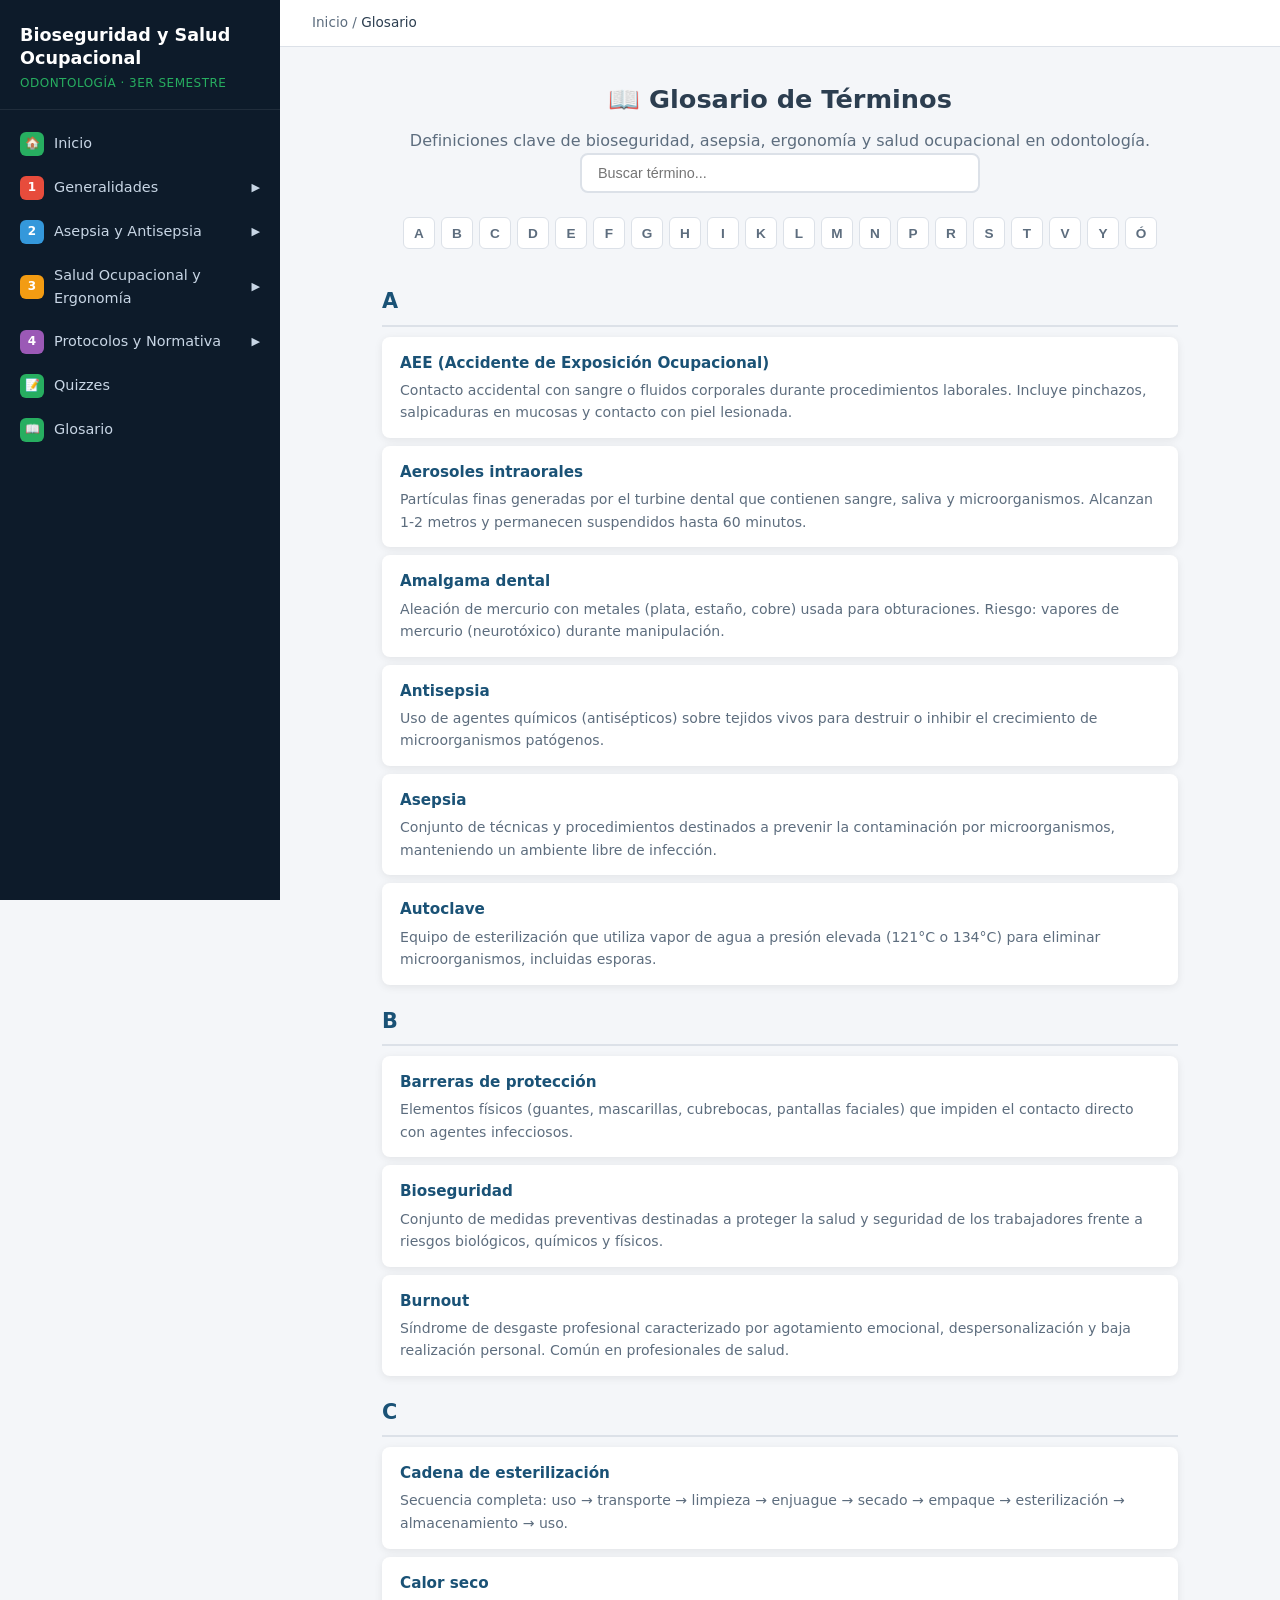
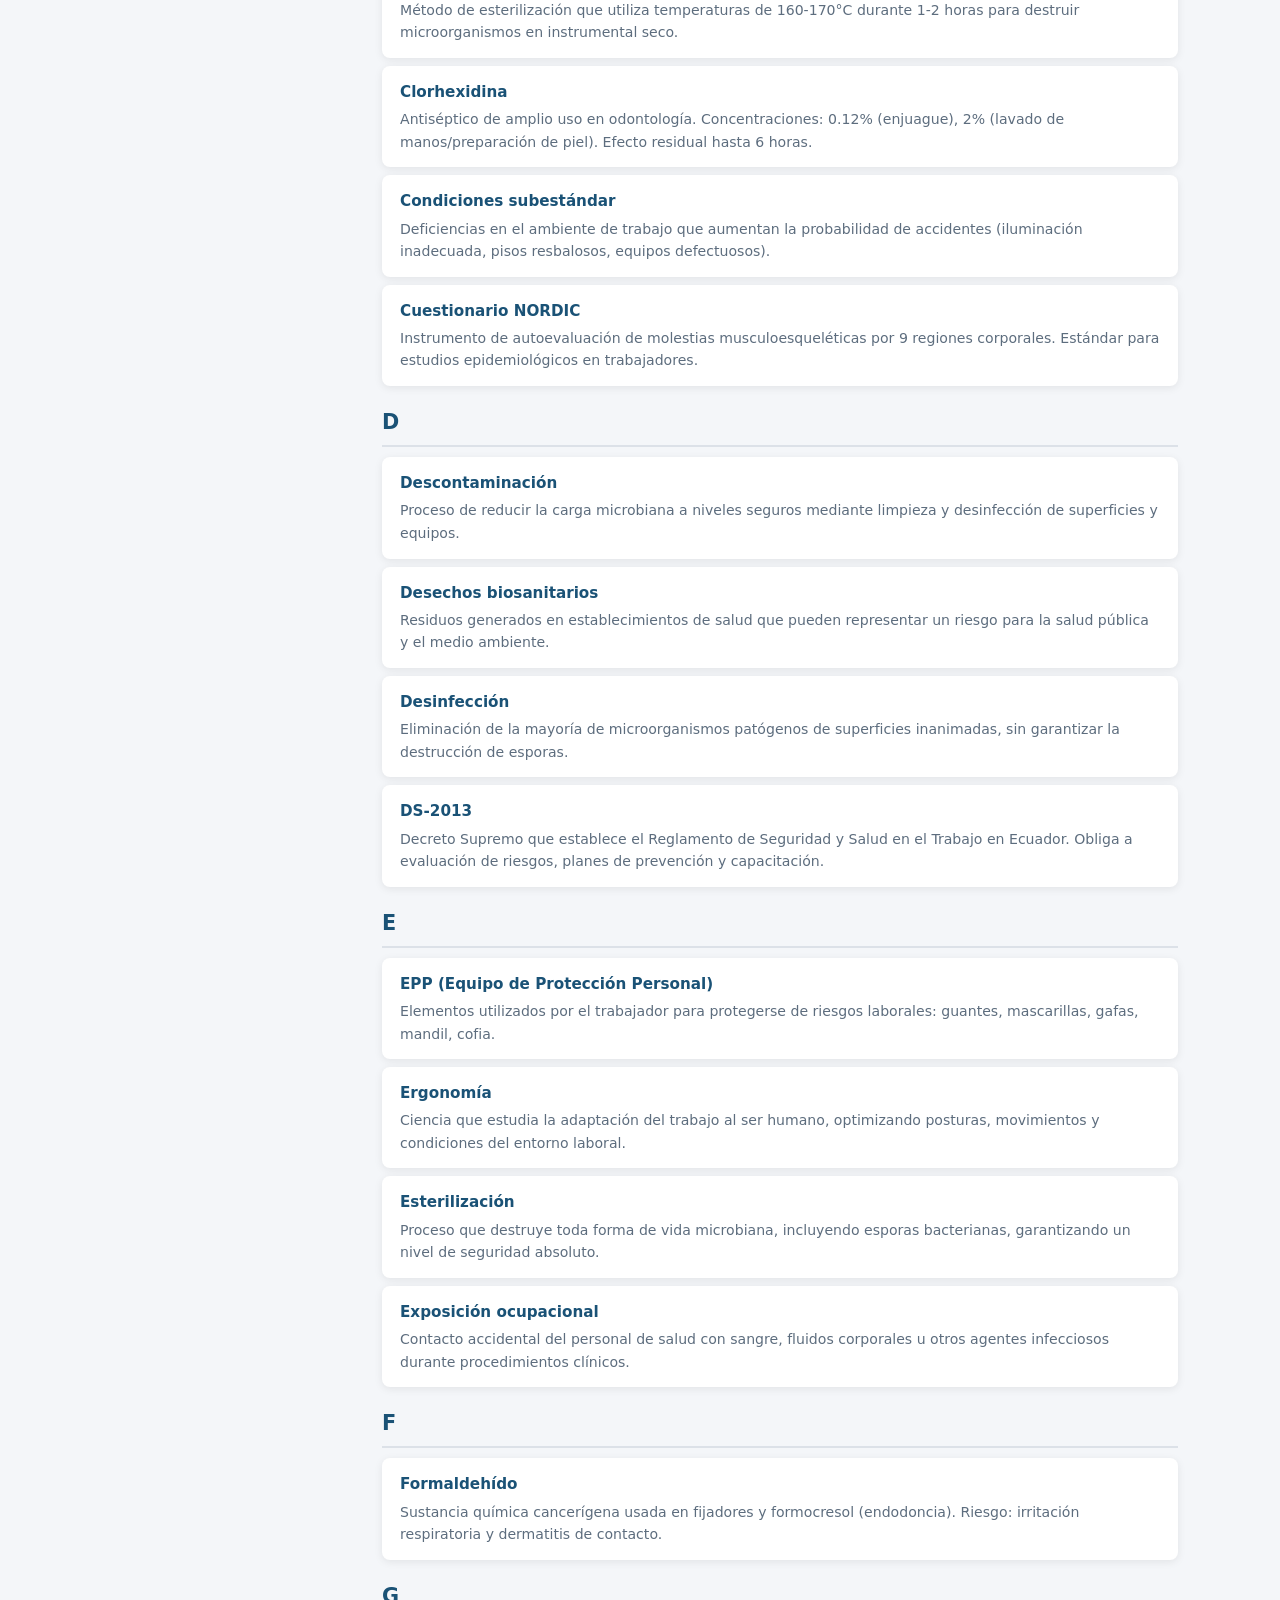
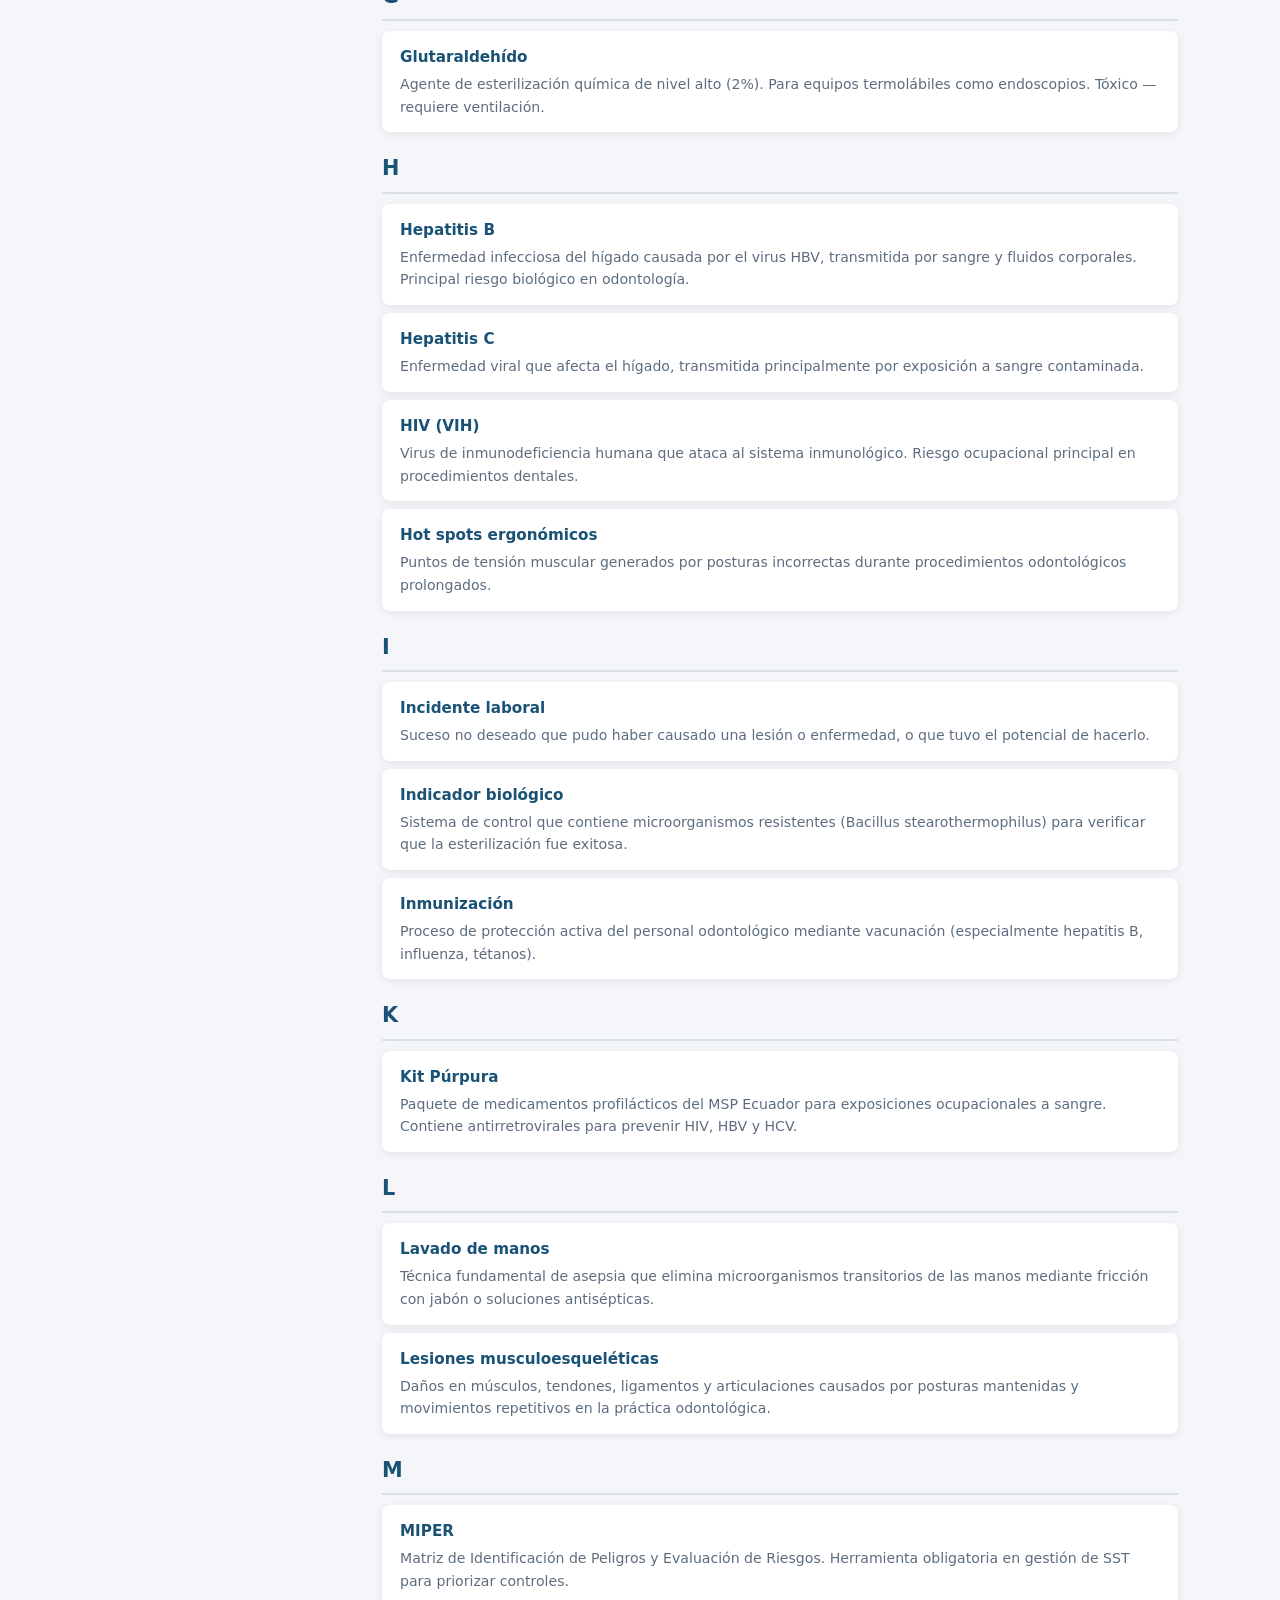
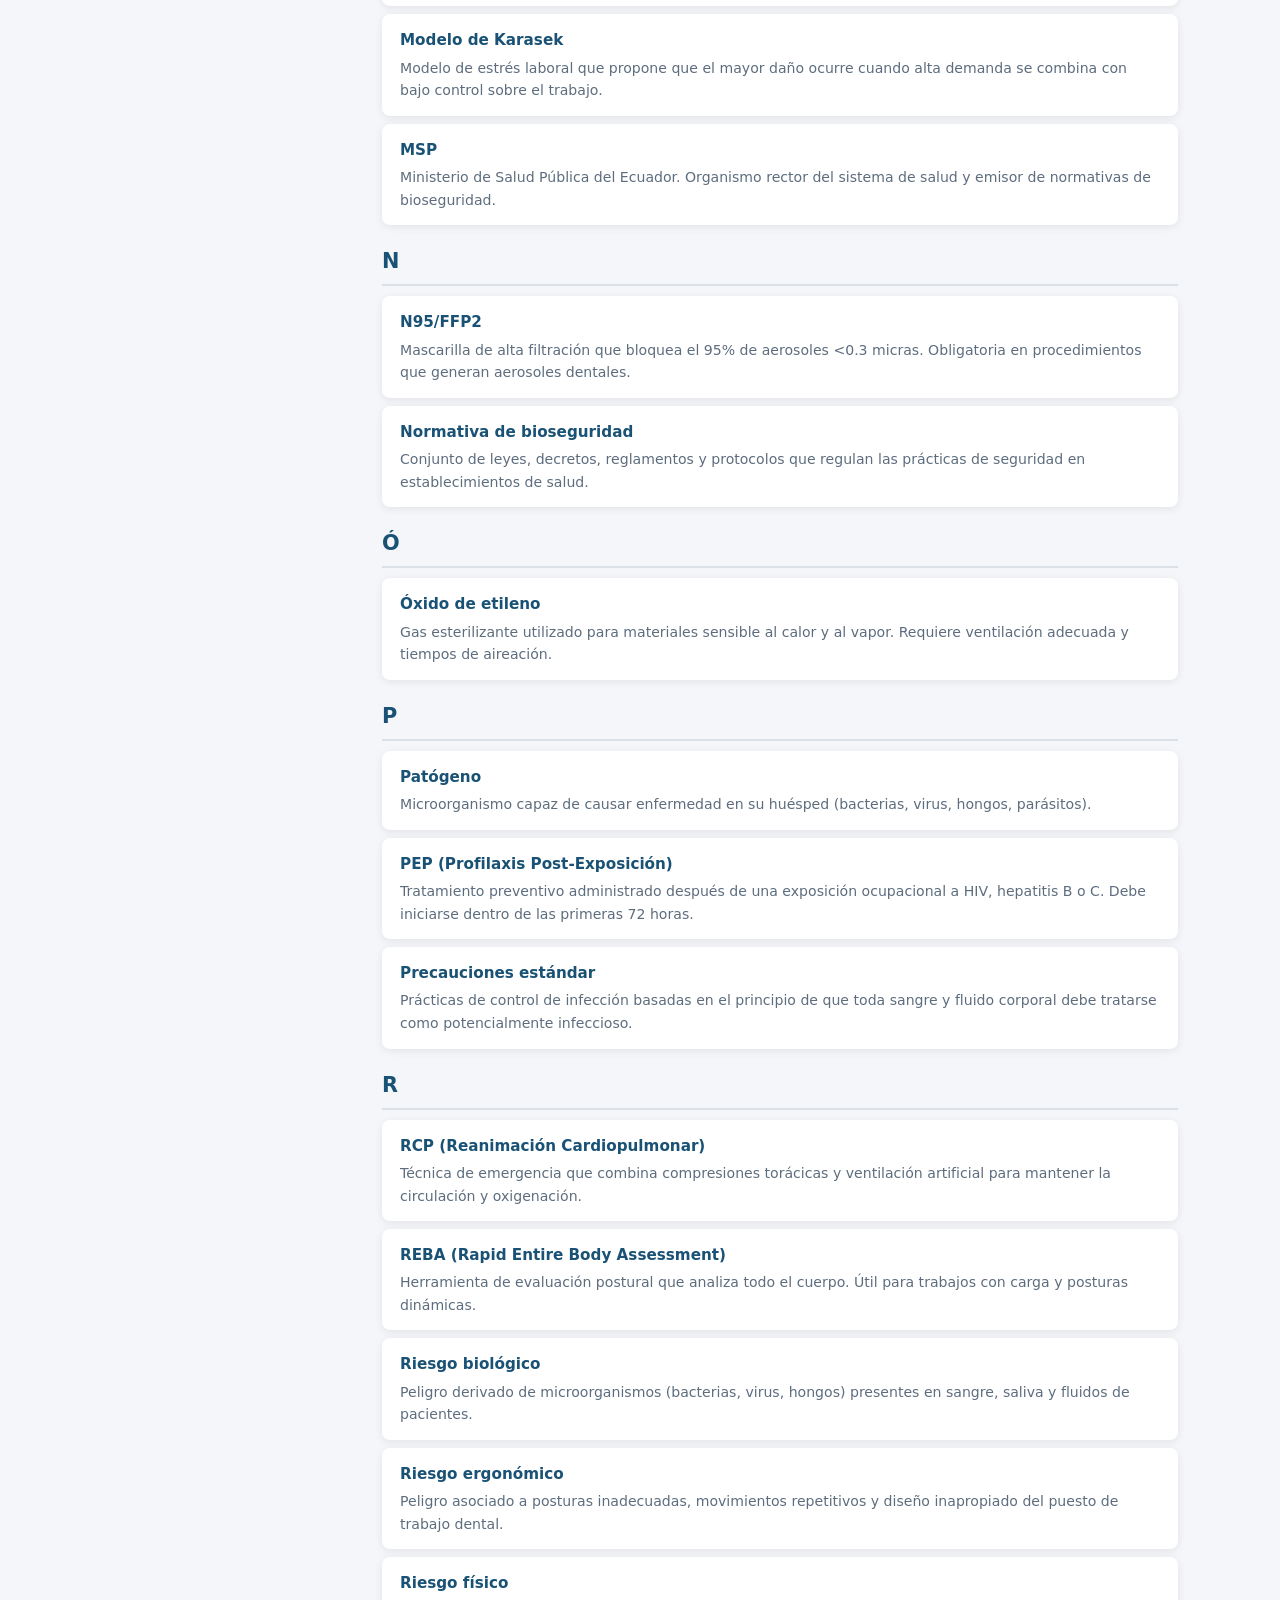
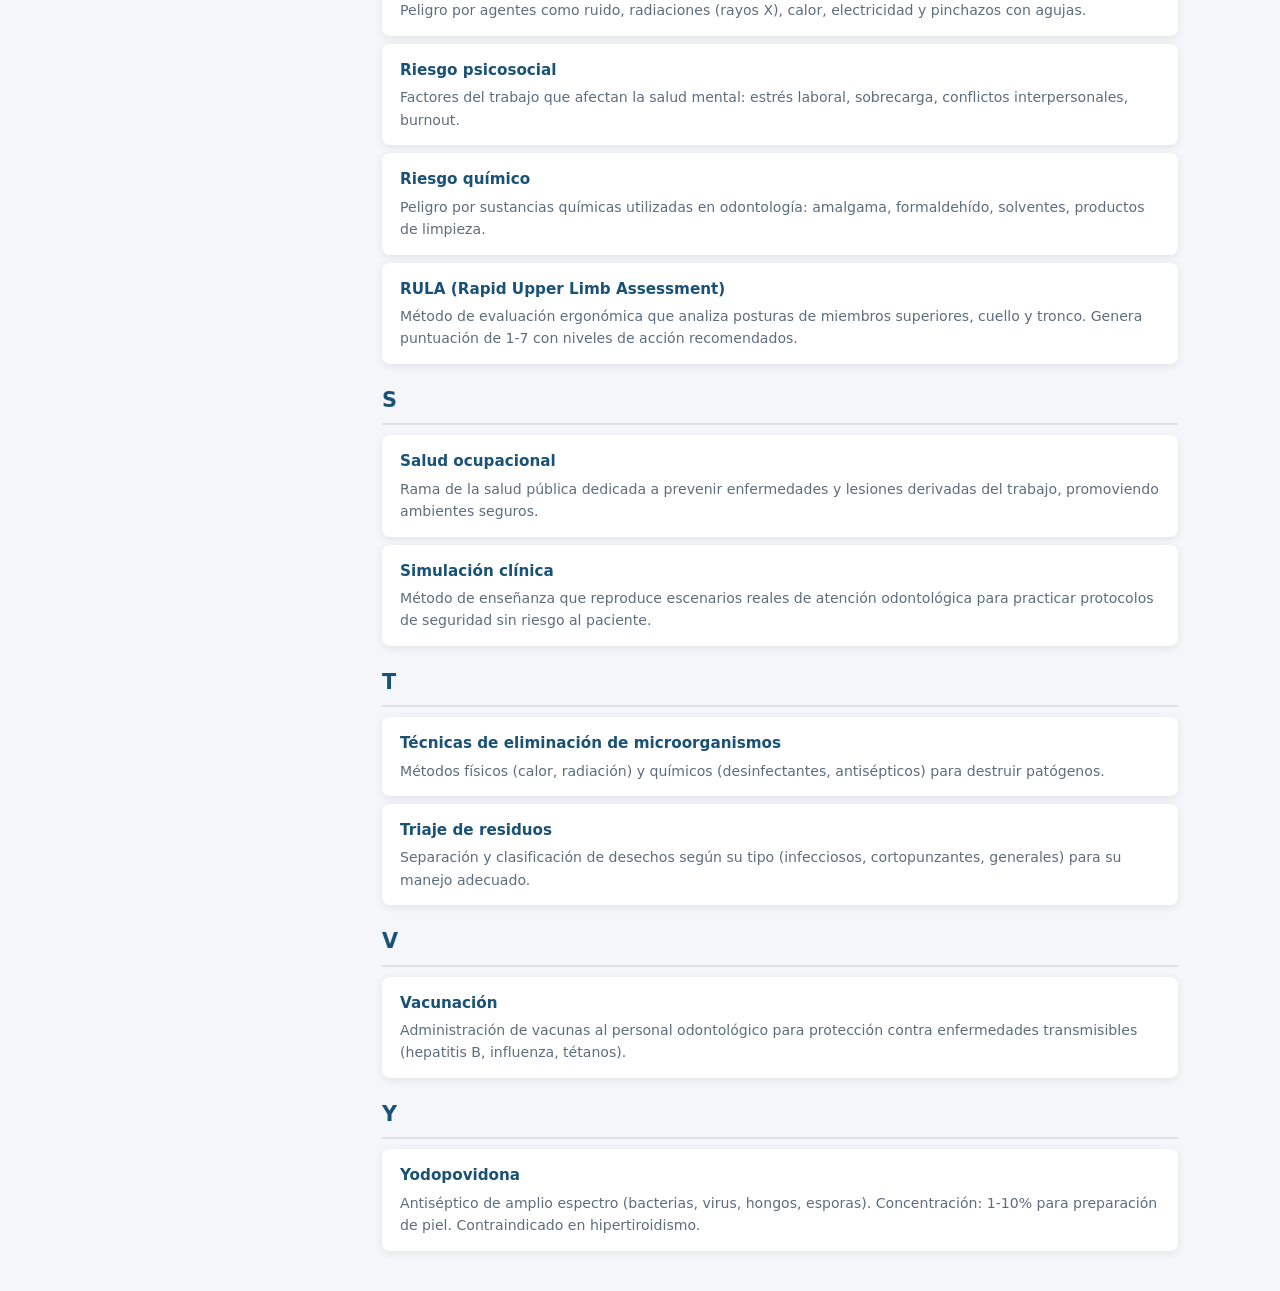
==== glossary.html @ c1b8d673 "Sitio web de Bioseguridad y Salud Ocupacional - UNACH Odontología Contenido educativo basado en el s" ====
<!DOCTYPE html>
<html lang="es">
<head>
  <meta charset="UTF-8">
  <meta name="viewport" content="width=device-width, initial-scale=1.0">
  <title>Glosario de Términos</title>
  <link rel="stylesheet" href="css/style.css">
</head>
<body>
  <aside class="sidebar" id="sidebar">
    <div class="sidebar-header">
      <h1>Bioseguridad y Salud Ocupacional</h1>
      <div class="subtitle">Odontología · 3er Semestre</div>
    </div>
    <nav>
      <ul>
        <li><a href="index.html"><span class="unit-icon special">🏠</span> Inicio</a></li>
        <li>
          <a href="#" class="toggle-unit" data-unit="1">
            <span class="unit-icon u1">1</span> Generalidades
            <span class="chevron">▶</span>
          </a>
          <ul class="subtopics" id="sub-1">
            <li><a href="pages/unidad1.html#s1-1">1.1 Introducción a la Bioseguridad</a></li>
            <li><a href="pages/unidad1.html#s1-2">1.2 Equipo de Protección Personal</a></li>
            <li><a href="pages/unidad1.html#s1-3">1.3 Selección del EPP · Lavado de Manos</a></li>
            <li><a href="pages/unidad1.html#s1-4">1.4 Accidentes e Incidentes</a></li>
          </ul>
        </li>
        <li>
          <a href="#" class="toggle-unit" data-unit="2">
            <span class="unit-icon u2">2</span> Asepsia y Antisepsia
            <span class="chevron">▶</span>
          </a>
          <ul class="subtopics" id="sub-2">
            <li><a href="pages/unidad2.html#s2-1">2.1 Introducción a la Asepsia</a></li>
            <li><a href="pages/unidad2.html#s2-2">2.2 Microorganismos y Esterilización</a></li>
            <li><a href="pages/unidad2.html#s2-3">2.3 Manejo de Residuos</a></li>
            <li><a href="pages/unidad2.html#s2-4">2.4 Antisepsia Personal y del Paciente</a></li>
            <li><a href="pages/unidad2.html#s2-5">2.5 Barreras de Protección</a></li>
          </ul>
        </li>
        <li>
          <a href="#" class="toggle-unit" data-unit="3">
            <span class="unit-icon u3">3</span> Salud Ocupacional y Ergonomía
            <span class="chevron">▶</span>
          </a>
          <ul class="subtopics" id="sub-3">
            <li><a href="pages/unidad3.html#s3-1">3.1 Introducción a la Salud Ocupacional</a></li>
            <li><a href="pages/unidad3.html#s3-2">3.2 Prevención de Riesgos</a></li>
            <li><a href="pages/unidad3.html#s3-3">3.3 Ergonomía Odontológica</a></li>
          </ul>
        </li>
        <li>
          <a href="#" class="toggle-unit" data-unit="4">
            <span class="unit-icon u4">4</span> Protocolos y Normativa
            <span class="chevron">▶</span>
          </a>
          <ul class="subtopics" id="sub-4">
            <li><a href="pages/unidad4.html#s4-1">4.1 Protocolos de Ergonomía</a></li>
            <li><a href="pages/unidad4.html#s4-2">4.2 Normativas Legales</a></li>
            <li><a href="pages/unidad4.html#s4-3">4.3 Reglamento del MSP</a></li>
          </ul>
        </li>
        <li><a href="pages/unidad1.html#quiz"><span class="unit-icon special">📝</span> Quizzes</a></li>
        <li><a href="glossary.html"><span class="unit-icon special">📖</span> Glosario</a></li>
      </ul>
    </nav>
  </aside>

  <div class="overlay" id="overlay"></div>

  <div class="main">
    <div class="topbar">
      <button class="menu-toggle" id="menuToggle">☰</button>
      <div class="breadcrumb">Inicio / <span>Glosario</span></div>
    </div>

    <div class="content">
      <div class="glossary-header">
        <h1>📖 Glosario de Términos</h1>
        <p>Definiciones clave de bioseguridad, asepsia, ergonomía y salud ocupacional en odontología.</p>
        <input type="text" id="glossary-search" class="glossary-search" placeholder="Buscar término...">
      </div>

      <div class="letter-nav" id="letter-nav"></div>

      <div id="glossary-items" class="glossary-list"></div>
    </div>
  </div>

  <script src="js/main.js"></script>
  <script src="js/glossary.js"></script>
</body>
</html>
---- css/style.css ----
/* === Reset & Base === */
*, *::before, *::after { box-sizing: border-box; margin: 0; padding: 0; }

:root {
  --primary: #1a5276;
  --primary-light: #2980b9;
  --accent: #27ae60;
  --accent-light: #2ecc71;
  --bg: #f4f6f9;
  --card-bg: #ffffff;
  --text: #2c3e50;
  --text-light: #5d6d7e;
  --border: #dce1e8;
  --sidebar-bg: #0d1b2a;
  --sidebar-text: #c8d6e5;
  --sidebar-active: #27ae60;
  --shadow: 0 2px 8px rgba(0,0,0,0.08);
  --radius: 10px;
  --sidebar-width: 280px;
}

html { scroll-behavior: smooth; }

body {
  font-family: system-ui, -apple-system, 'Segoe UI', Roboto, sans-serif;
  background: var(--bg);
  color: var(--text);
  line-height: 1.6;
  display: flex;
  min-height: 100vh;
}

a { color: var(--primary-light); text-decoration: none; }
a:hover { text-decoration: underline; }

/* === Sidebar === */
.sidebar {
  width: var(--sidebar-width);
  background: var(--sidebar-bg);
  color: var(--sidebar-text);
  position: fixed;
  top: 0;
  left: 0;
  height: 100vh;
  overflow-y: auto;
  z-index: 100;
  padding: 0;
  transition: transform 0.3s ease;
}

.sidebar-header {
  padding: 24px 20px 16px;
  border-bottom: 1px solid rgba(255,255,255,0.08);
}

.sidebar-header h1 {
  font-size: 1.1rem;
  color: #fff;
  font-weight: 700;
  line-height: 1.3;
}

.sidebar-header .subtitle {
  font-size: 0.75rem;
  color: var(--accent);
  margin-top: 4px;
  text-transform: uppercase;
  letter-spacing: 0.5px;
}

.sidebar nav { padding: 12px 0; }

.sidebar nav ul { list-style: none; }

.sidebar nav > ul > li > a,
.sidebar nav > ul > li > span {
  display: flex;
  align-items: center;
  gap: 10px;
  padding: 10px 20px;
  font-size: 0.9rem;
  color: var(--sidebar-text);
  transition: all 0.2s;
}

.sidebar nav > ul > li > a:hover,
.sidebar nav > ul > li > a.active {
  background: rgba(255,255,255,0.06);
  color: #fff;
  text-decoration: none;
}

.sidebar nav > ul > li > a.active {
  border-left: 3px solid var(--accent);
  padding-left: 17px;
}

.sidebar .unit-icon {
  width: 24px;
  height: 24px;
  border-radius: 6px;
  display: flex;
  align-items: center;
  justify-content: center;
  font-size: 0.75rem;
  font-weight: 700;
  color: #fff;
  flex-shrink: 0;
}

.sidebar .unit-icon.u1 { background: #e74c3c; }
.sidebar .unit-icon.u2 { background: #3498db; }
.sidebar .unit-icon.u3 { background: #f39c12; }
.sidebar .unit-icon.u4 { background: #9b59b6; }
.sidebar .unit-icon.special { background: var(--accent); }

.sidebar .subtopics {
  list-style: none;
  max-height: 0;
  overflow: hidden;
  transition: max-height 0.3s ease;
}

.sidebar .subtopics.open {
  max-height: 500px;
}

.sidebar .subtopics li a {
  display: block;
  padding: 7px 20px 7px 54px;
  font-size: 0.8rem;
  color: #8899aa;
  transition: all 0.2s;
}

.sidebar .subtopics li a:hover,
.sidebar .subtopics li a.active {
  color: #fff;
  background: rgba(255,255,255,0.04);
  text-decoration: none;
}

.sidebar .chevron {
  margin-left: auto;
  font-size: 0.7rem;
  transition: transform 0.2s;
}

.sidebar .chevron.open { transform: rotate(90deg); }

/* === Main Content === */
.main {
  margin-left: var(--sidebar-width);
  flex: 1;
  min-height: 100vh;
}

.topbar {
  background: #fff;
  border-bottom: 1px solid var(--border);
  padding: 12px 32px;
  display: flex;
  align-items: center;
  justify-content: space-between;
  position: sticky;
  top: 0;
  z-index: 50;
}

.topbar .breadcrumb {
  font-size: 0.85rem;
  color: var(--text-light);
}

.topbar .breadcrumb span { color: var(--text); font-weight: 500; }

.menu-toggle {
  display: none;
  background: none;
  border: none;
  font-size: 1.5rem;
  cursor: pointer;
  color: var(--text);
  padding: 4px 8px;
}

.content {
  max-width: 860px;
  margin: 0 auto;
  padding: 32px;
}

/* === Hero (index) === */
.hero {
  background: linear-gradient(135deg, var(--primary) 0%, #1a6e9e 100%);
  color: #fff;
  padding: 48px 32px;
  border-radius: var(--radius);
  margin-bottom: 32px;
}

.hero h1 {
  font-size: 2rem;
  margin-bottom: 12px;
}

.hero p {
  font-size: 1.05rem;
  opacity: 0.9;
  max-width: 600px;
  line-height: 1.7;
}

.hero .badge {
  display: inline-block;
  background: var(--accent);
  color: #fff;
  padding: 4px 12px;
  border-radius: 20px;
  font-size: 0.8rem;
  font-weight: 600;
  margin-top: 16px;
}

/* === Unit Cards === */
.units-grid {
  display: grid;
  grid-template-columns: repeat(auto-fill, minmax(340px, 1fr));
  gap: 20px;
  margin-bottom: 32px;
}

.unit-card {
  background: var(--card-bg);
  border-radius: var(--radius);
  box-shadow: var(--shadow);
  padding: 24px;
  transition: transform 0.2s, box-shadow 0.2s;
  border-top: 4px solid var(--primary);
}

.unit-card:hover {
  transform: translateY(-2px);
  box-shadow: 0 4px 16px rgba(0,0,0,0.12);
}

.unit-card.u1 { border-top-color: #e74c3c; }
.unit-card.u2 { border-top-color: #3498db; }
.unit-card.u3 { border-top-color: #f39c12; }
.unit-card.u4 { border-top-color: #9b59b6; }

.unit-card .card-header {
  display: flex;
  align-items: flex-start;
  gap: 14px;
  margin-bottom: 14px;
}

.unit-card .card-num {
  width: 40px;
  height: 40px;
  border-radius: 10px;
  display: flex;
  align-items: center;
  justify-content: center;
  color: #fff;
  font-weight: 700;
  font-size: 1rem;
  flex-shrink: 0;
}

.unit-card.u1 .card-num { background: #e74c3c; }
.unit-card.u2 .card-num { background: #3498db; }
.unit-card.u3 .card-num { background: #f39c12; }
.unit-card.u4 .card-num { background: #9b59b6; }

.unit-card h3 {
  font-size: 1.05rem;
  color: var(--text);
  line-height: 1.3;
}

.unit-card .hours {
  font-size: 0.78rem;
  color: var(--text-light);
  margin-bottom: 12px;
}

.unit-card ul {
  list-style: none;
  margin-bottom: 16px;
}

.unit-card ul li {
  padding: 4px 0;
  font-size: 0.88rem;
  color: var(--text-light);
  display: flex;
  align-items: flex-start;
  gap: 8px;
}

.unit-card ul li::before {
  content: '';
  width: 6px;
  height: 6px;
  border-radius: 50%;
  background: var(--border);
  margin-top: 8px;
  flex-shrink: 0;
}

.unit-card .btn {
  display: inline-flex;
  align-items: center;
  gap: 6px;
  padding: 8px 18px;
  border-radius: 6px;
  font-size: 0.85rem;
  font-weight: 600;
  transition: all 0.2s;
}

.unit-card .btn-primary {
  background: var(--primary);
  color: #fff;
}

.unit-card .btn-primary:hover {
  background: var(--primary-light);
  text-decoration: none;
}

/* === Page Header === */
.page-header {
  margin-bottom: 32px;
  padding-bottom: 20px;
  border-bottom: 1px solid var(--border);
}

.page-header .unit-tag {
  display: inline-block;
  padding: 3px 10px;
  border-radius: 4px;
  font-size: 0.75rem;
  font-weight: 600;
  color: #fff;
  margin-bottom: 8px;
}

.page-header h1 {
  font-size: 1.6rem;
  color: var(--text);
  margin-bottom: 8px;
}

.page-header .meta {
  font-size: 0.85rem;
  color: var(--text-light);
}

.page-header .learning-objective {
  background: #eaf6f0;
  border-left: 4px solid var(--accent);
  padding: 14px 18px;
  border-radius: 0 8px 8px 0;
  margin-top: 16px;
  font-size: 0.9rem;
}

/* === Content Sections === */
.topic-section {
  background: var(--card-bg);
  border-radius: var(--radius);
  box-shadow: var(--shadow);
  margin-bottom: 16px;
  overflow: hidden;
}

.topic-header {
  padding: 16px 20px;
  cursor: pointer;
  display: flex;
  align-items: center;
  gap: 12px;
  user-select: none;
  transition: background 0.2s;
}

.topic-header:hover { background: #f8f9fa; }

.topic-header .topic-num {
  width: 32px;
  height: 32px;
  border-radius: 8px;
  display: flex;
  align-items: center;
  justify-content: center;
  font-size: 0.8rem;
  font-weight: 700;
  color: #fff;
  flex-shrink: 0;
}

.topic-header h2 {
  font-size: 1rem;
  flex: 1;
}

.topic-header .toggle {
  font-size: 0.8rem;
  color: var(--text-light);
  transition: transform 0.2s;
}

.topic-header .toggle.open { transform: rotate(180deg); }

.topic-body {
  max-height: 0;
  overflow: hidden;
  transition: max-height 0.4s ease;
}

.topic-body.open {
  max-height: 3000px;
}

.topic-content {
  padding: 0 20px 20px 64px;
}

.topic-content h3 {
  font-size: 0.95rem;
  color: var(--primary);
  margin: 16px 0 8px;
}

.topic-content ul, .topic-content ol {
  padding-left: 20px;
  margin: 8px 0;
}

.topic-content li {
  margin: 4px 0;
  font-size: 0.9rem;
}

.topic-content p {
  font-size: 0.9rem;
  margin: 8px 0;
  color: var(--text);
}

.topic-content .highlight {
  background: #fff9e6;
  border-left: 3px solid #f1c40f;
  padding: 10px 14px;
  border-radius: 0 6px 6px 0;
  margin: 12px 0;
  font-size: 0.88rem;
}

.topic-content .definition {
  background: #eef3f8;
  border-left: 3px solid var(--primary-light);
  padding: 10px 14px;
  border-radius: 0 6px 6px 0;
  margin: 12px 0;
  font-size: 0.88rem;
}

/* === Unit Navigation === */
.unit-nav {
  display: flex;
  justify-content: space-between;
  margin-top: 40px;
  padding-top: 24px;
  border-top: 1px solid var(--border);
  gap: 16px;
}

.unit-nav a {
  display: flex;
  flex-direction: column;
  padding: 14px 18px;
  background: var(--card-bg);
  border-radius: var(--radius);
  box-shadow: var(--shadow);
  font-size: 0.85rem;
  color: var(--text-light);
  transition: all 0.2s;
  flex: 1;
  max-width: 50%;
}

.unit-nav a:hover {
  text-decoration: none;
  box-shadow: 0 4px 12px rgba(0,0,0,0.1);
}

.unit-nav a .label { font-weight: 600; color: var(--text); }
.unit-nav a .arrow { font-size: 1.2rem; margin-top: 4px; }
.unit-nav .next { text-align: right; }

/* === Quiz === */
.quiz-container {
  background: var(--card-bg);
  border-radius: var(--radius);
  box-shadow: var(--shadow);
  padding: 24px;
  margin-top: 32px;
}

.quiz-container h2 {
  font-size: 1.15rem;
  margin-bottom: 20px;
  display: flex;
  align-items: center;
  gap: 8px;
}

.quiz-question {
  margin-bottom: 20px;
  padding: 16px;
  background: #f8f9fa;
  border-radius: 8px;
}

.quiz-question .q-text {
  font-weight: 600;
  margin-bottom: 10px;
  font-size: 0.92rem;
}

.quiz-question .options label {
  display: flex;
  align-items: center;
  gap: 8px;
  padding: 8px 12px;
  margin: 4px 0;
  border-radius: 6px;
  cursor: pointer;
  font-size: 0.88rem;
  transition: background 0.15s;
}

.quiz-question .options label:hover { background: #eef3f8; }

.quiz-question .options input[type="radio"] {
  accent-color: var(--primary);
}

.quiz-question.correct { background: #eaf6f0; border-left: 4px solid var(--accent); }
.quiz-question.incorrect { background: #fde8e8; border-left: 4px solid #e74c3c; }

.quiz-question .feedback {
  margin-top: 8px;
  font-size: 0.85rem;
  display: none;
}

.quiz-question.correct .feedback,
.quiz-question.incorrect .feedback { display: block; }

.quiz-question.correct .feedback { color: #1e8449; }
.quiz-question.incorrect .feedback { color: #c0392b; }

.quiz-score {
  text-align: center;
  padding: 20px;
  background: #f8f9fa;
  border-radius: 8px;
  margin-top: 16px;
  display: none;
}

.quiz-score .score-num {
  font-size: 2.5rem;
  font-weight: 700;
  color: var(--primary);
}

.quiz-score .score-text {
  font-size: 0.95rem;
  color: var(--text-light);
  margin-top: 4px;
}

.quiz-btn {
  display: inline-flex;
  align-items: center;
  gap: 6px;
  padding: 10px 24px;
  background: var(--primary);
  color: #fff;
  border: none;
  border-radius: 6px;
  font-size: 0.9rem;
  font-weight: 600;
  cursor: pointer;
  transition: background 0.2s;
  margin-top: 12px;
}

.quiz-btn:hover { background: var(--primary-light); }

/* === Glossary === */
.glossary-header {
  text-align: center;
  margin-bottom: 24px;
}

.glossary-header h1 { font-size: 1.6rem; margin-bottom: 8px; }
.glossary-header p { color: var(--text-light); }

.glossary-search {
  width: 100%;
  max-width: 400px;
  padding: 10px 16px;
  border: 2px solid var(--border);
  border-radius: 8px;
  font-size: 0.9rem;
  margin: 0 auto 16px;
  display: block;
  transition: border-color 0.2s;
}

.glossary-search:focus { outline: none; border-color: var(--primary-light); }

.letter-nav {
  display: flex;
  flex-wrap: wrap;
  justify-content: center;
  gap: 6px;
  margin-bottom: 24px;
}

.letter-nav button {
  width: 32px;
  height: 32px;
  border: 1px solid var(--border);
  border-radius: 6px;
  background: #fff;
  cursor: pointer;
  font-size: 0.85rem;
  font-weight: 600;
  color: var(--text-light);
  transition: all 0.15s;
}

.letter-nav button:hover,
.letter-nav button.active {
  background: var(--primary);
  color: #fff;
  border-color: var(--primary);
}

.glossary-list { list-style: none; }

.glossary-item {
  background: var(--card-bg);
  border-radius: 8px;
  padding: 14px 18px;
  margin-bottom: 8px;
  box-shadow: var(--shadow);
}

.glossary-item .term {
  font-weight: 700;
  color: var(--primary);
  font-size: 0.95rem;
}

.glossary-item .def {
  font-size: 0.88rem;
  color: var(--text-light);
  margin-top: 4px;
}

.glossary-letter-divider {
  font-size: 1.3rem;
  font-weight: 700;
  color: var(--primary);
  padding: 12px 0 6px;
  border-bottom: 2px solid var(--border);
  margin-bottom: 10px;
}

/* === Resources === */
.resources-grid {
  display: grid;
  grid-template-columns: repeat(auto-fill, minmax(260px, 1fr));
  gap: 16px;
}

.resource-card {
  background: var(--card-bg);
  border-radius: var(--radius);
  box-shadow: var(--shadow);
  padding: 20px;
  transition: transform 0.2s;
}

.resource-card:hover { transform: translateY(-2px); }

.resource-card .icon {
  width: 44px;
  height: 44px;
  border-radius: 10px;
  display: flex;
  align-items: center;
  justify-content: center;
  font-size: 1.3rem;
  margin-bottom: 12px;
}

.resource-card h3 { font-size: 0.95rem; margin-bottom: 6px; }
.resource-card p { font-size: 0.85rem; color: var(--text-light); margin-bottom: 12px; }

.resource-card a.btn-outline {
  display: inline-flex;
  align-items: center;
  gap: 6px;
  padding: 6px 14px;
  border: 2px solid var(--primary);
  border-radius: 6px;
  font-size: 0.82rem;
  font-weight: 600;
  color: var(--primary);
  transition: all 0.2s;
}

.resource-card a.btn-outline:hover {
  background: var(--primary);
  color: #fff;
  text-decoration: none;
}

/* === Responsive === */
@media (max-width: 768px) {
  .sidebar {
    transform: translateX(-100%);
  }
  .sidebar.open {
    transform: translateX(0);
  }
  .main {
    margin-left: 0;
  }
  .menu-toggle {
    display: block;
  }
  .content {
    padding: 20px 16px;
  }
  .hero {
    padding: 32px 20px;
  }
  .hero h1 {
    font-size: 1.5rem;
  }
  .units-grid {
    grid-template-columns: 1fr;
  }
  .unit-nav {
    flex-direction: column;
  }
  .unit-nav a {
    max-width: 100%;
  }
  .topic-content {
    padding-left: 20px;
  }
}

/* === Overlay === */
.overlay {
  display: none;
  position: fixed;
  inset: 0;
  background: rgba(0,0,0,0.4);
  z-index: 90;
}

.overlay.show { display: block; }

/* === Scrollbar === */
.sidebar::-webkit-scrollbar { width: 5px; }
.sidebar::-webkit-scrollbar-thumb { background: rgba(255,255,255,0.15); border-radius: 3px; }

/* === Utilities === */
.hidden { display: none !important; }
.text-center { text-align: center; }
.mt-2 { margin-top: 16px; }
.mb-2 { margin-bottom: 16px; }
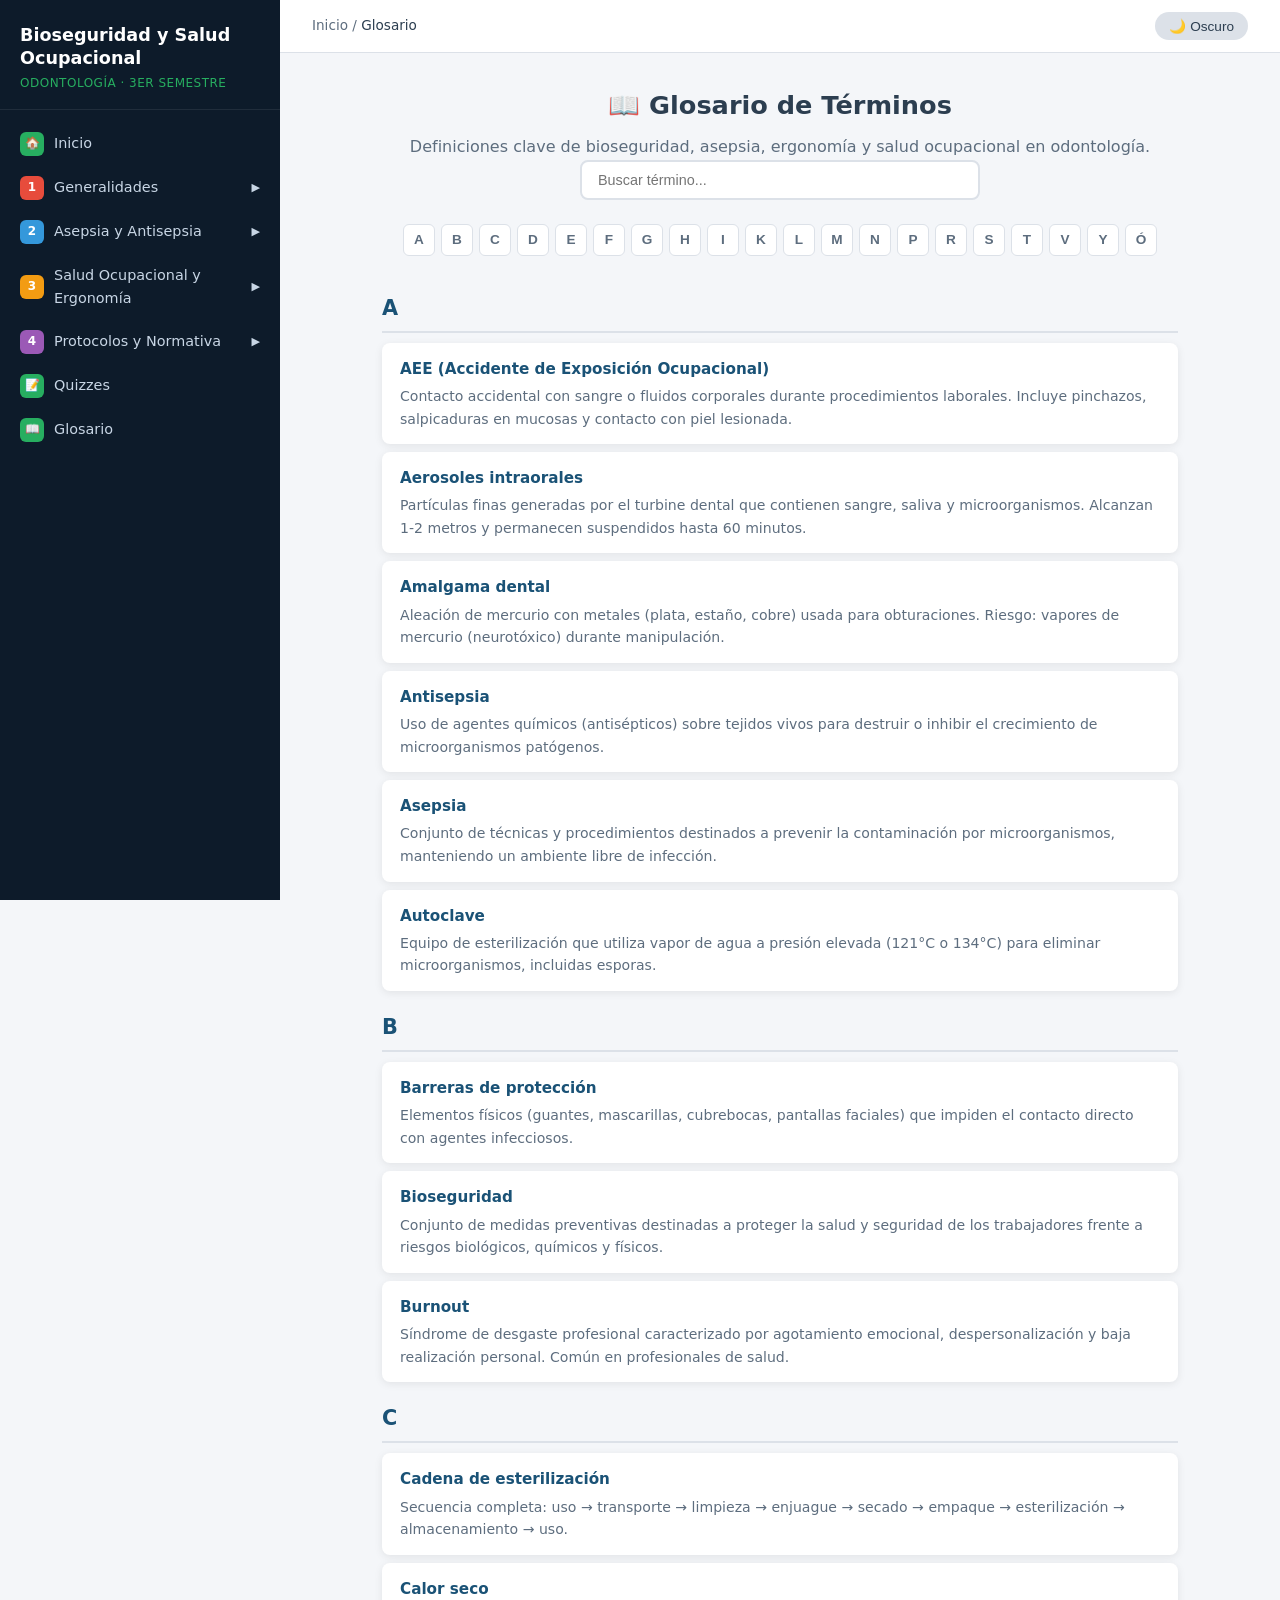
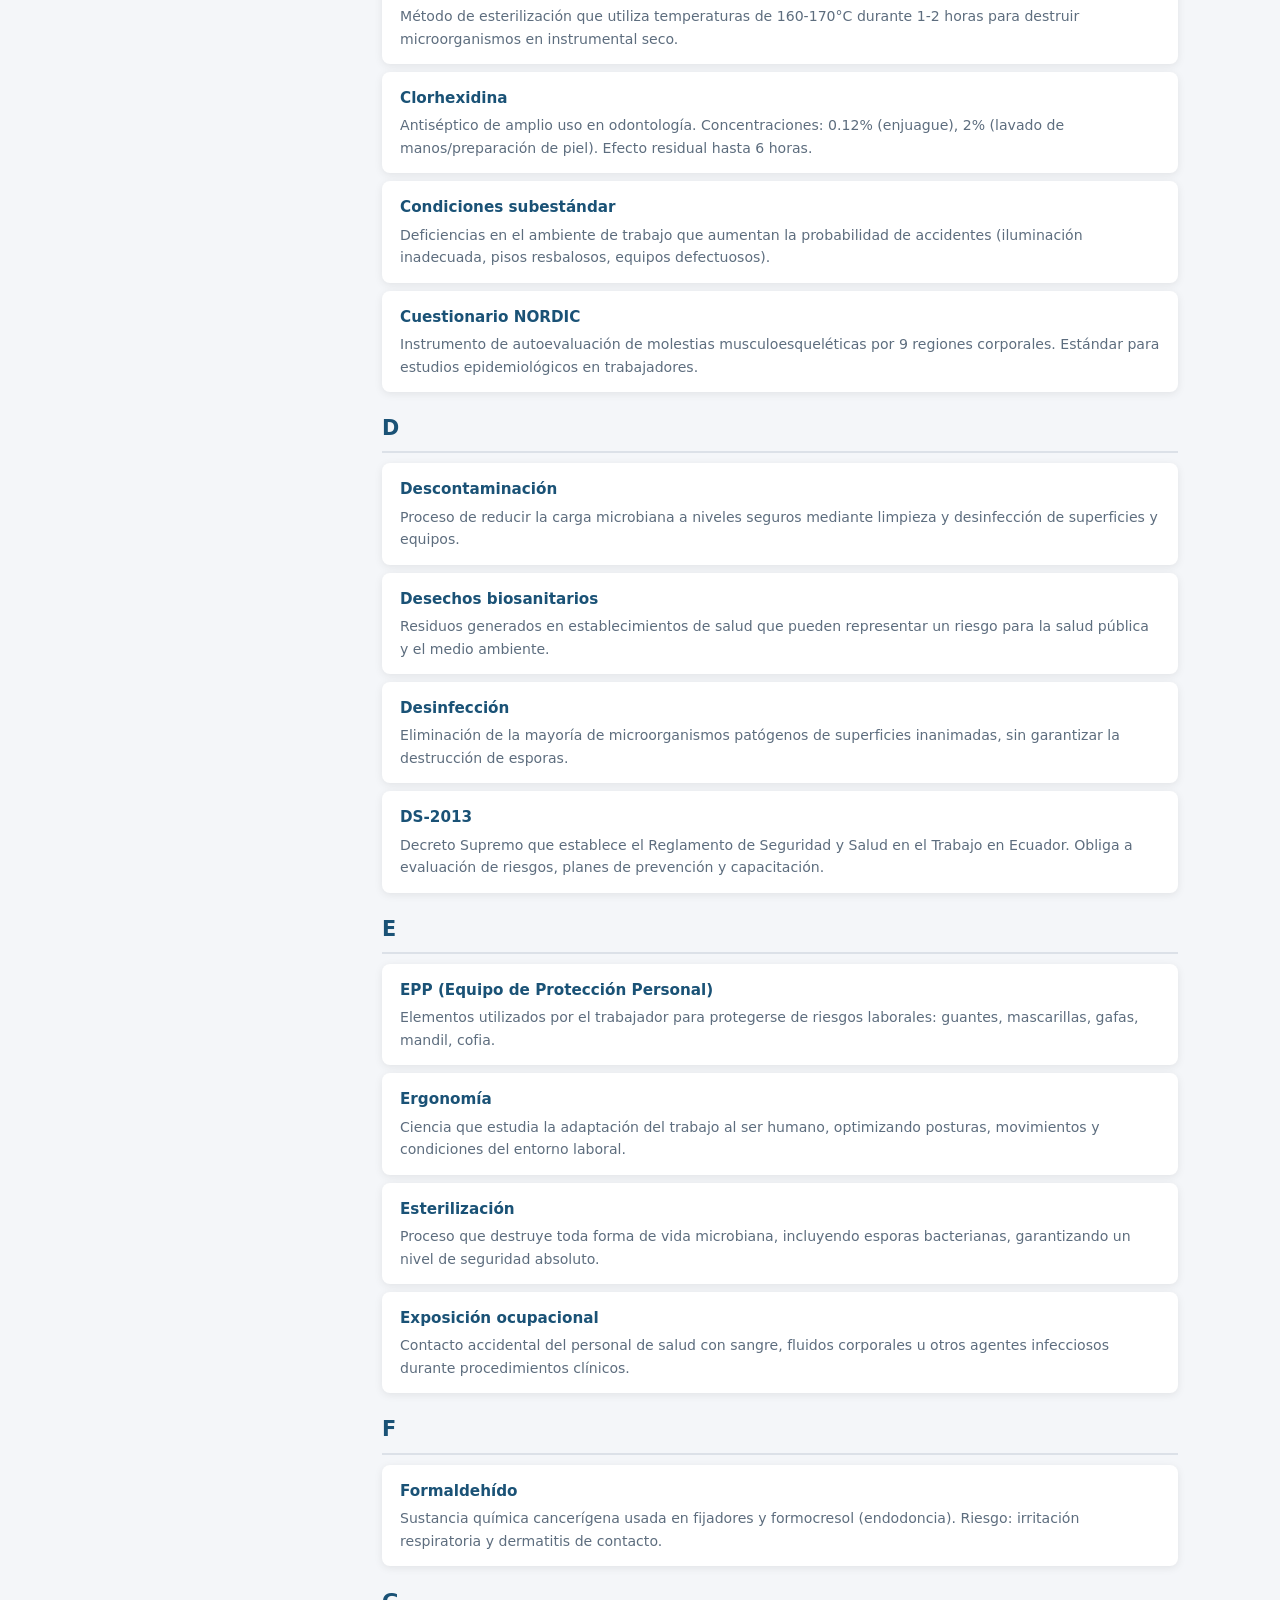
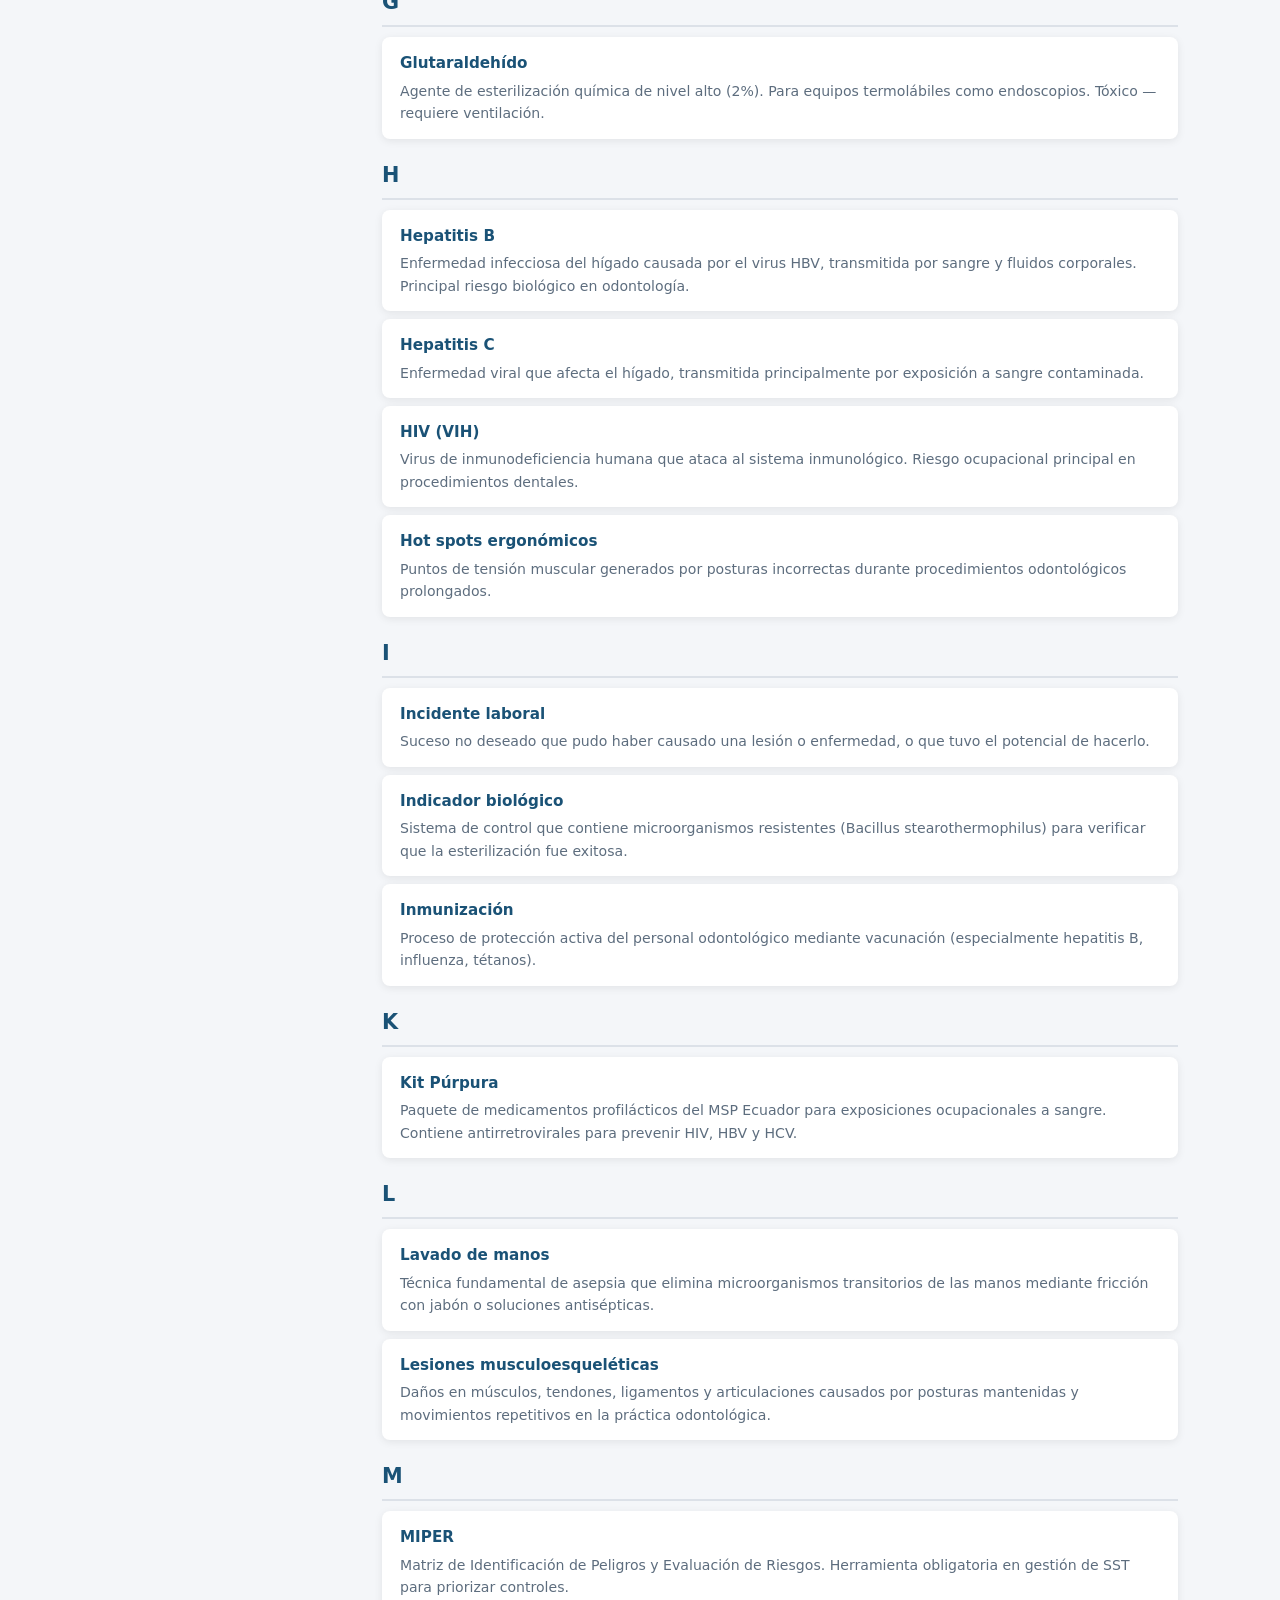
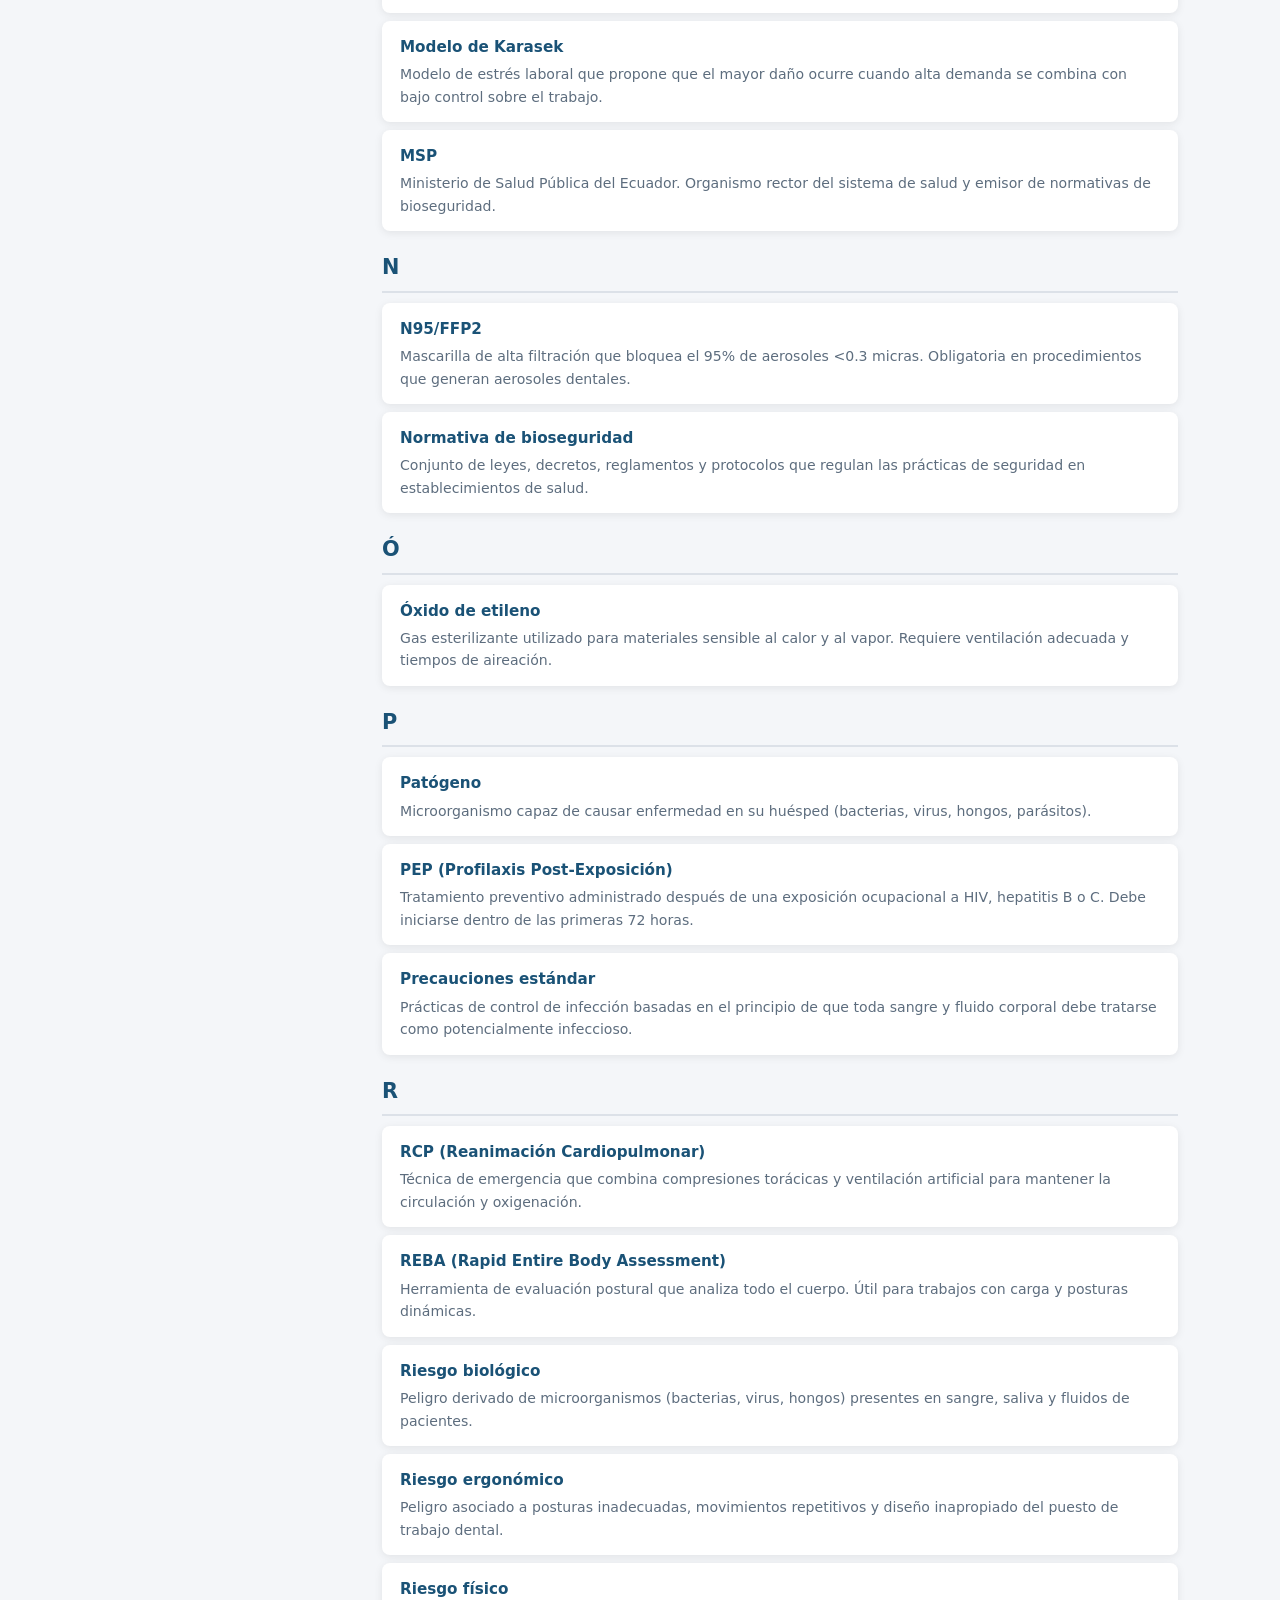
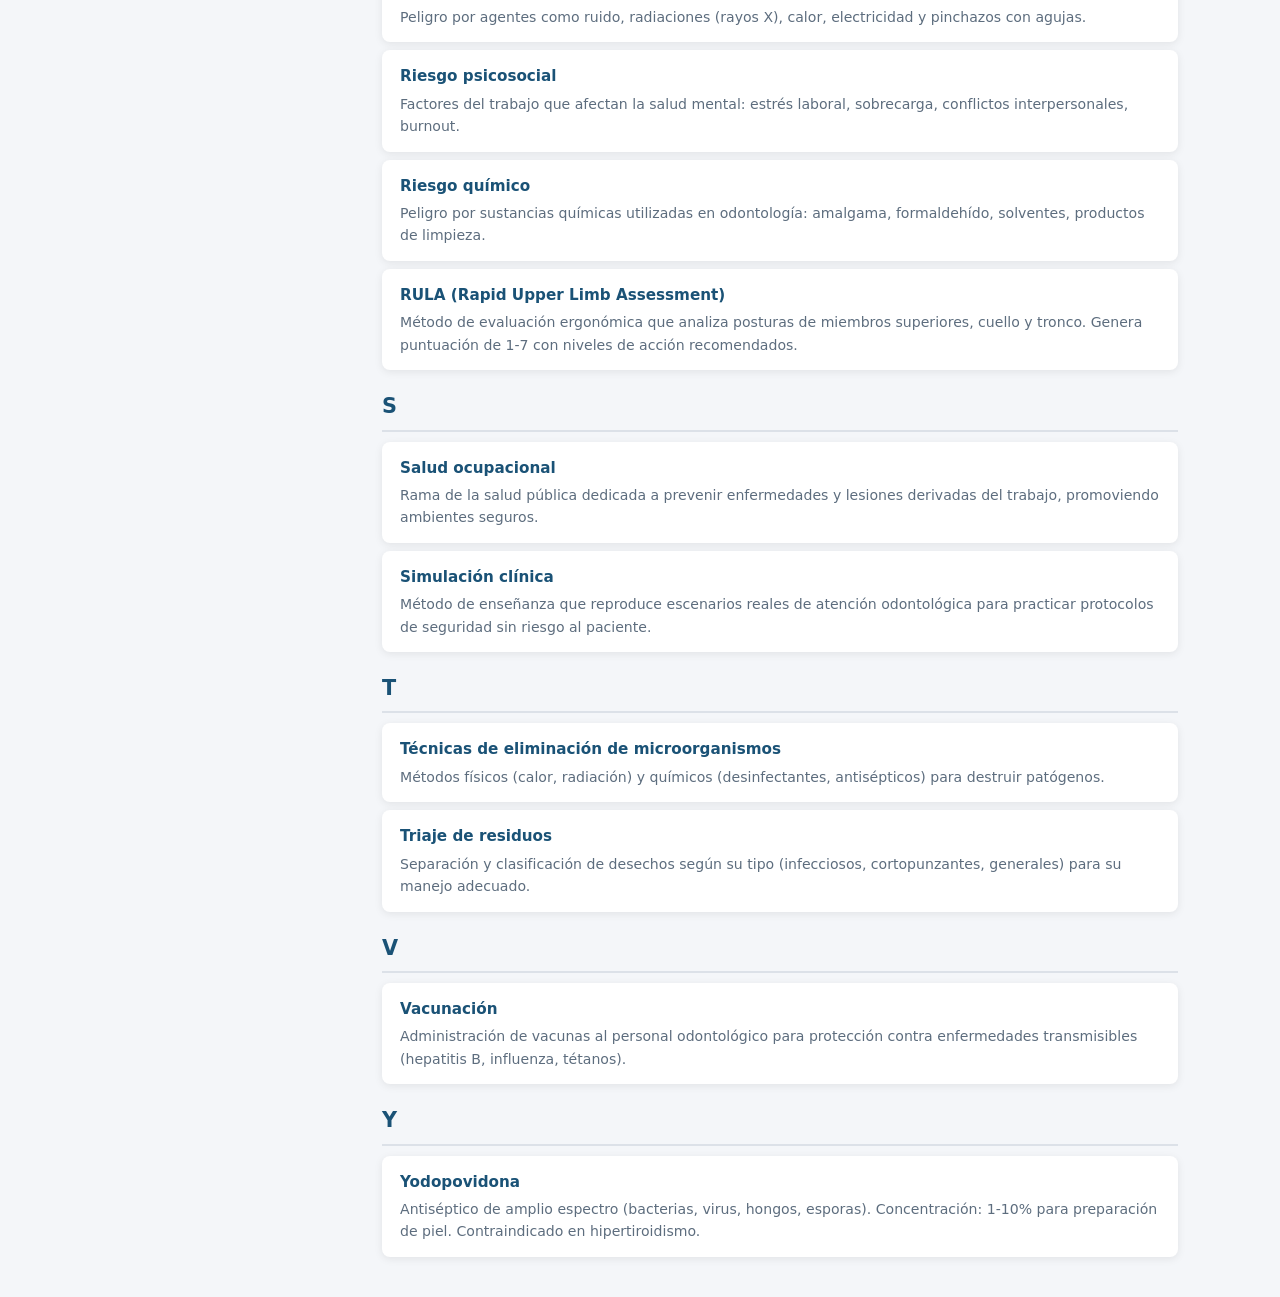
==== commit 19f0d86d: "Add dark/light mode toggle" ====
--- a/glossary.html
+++ b/glossary.html
@@ -74,6 +74,7 @@
     <div class="topbar">
       <button class="menu-toggle" id="menuToggle">☰</button>
       <div class="breadcrumb">Inicio / <span>Glosario</span></div>
+      <button class="theme-toggle" id="themeToggle" onclick="toggleTheme()">🌙 Oscuro</button>
     </div>
 
     <div class="content">
--- a/css/style.css
+++ b/css/style.css
@@ -19,6 +19,15 @@
   --sidebar-width: 280px;
 }
 
+[data-theme="dark"] {
+  --bg: #0f1923;
+  --card-bg: #1a2736;
+  --text: #e0e6ed;
+  --text-light: #8899aa;
+  --border: #2a3a4a;
+  --shadow: 0 2px 8px rgba(0,0,0,0.3);
+}
+
 html { scroll-behavior: smooth; }
 
 body {
@@ -28,6 +37,7 @@
   line-height: 1.6;
   display: flex;
   min-height: 100vh;
+  transition: background 0.3s, color 0.3s;
 }
 
 a { color: var(--primary-light); text-decoration: none; }
@@ -156,7 +166,7 @@
 }
 
 .topbar {
-  background: #fff;
+  background: var(--card-bg);
   border-bottom: 1px solid var(--border);
   padding: 12px 32px;
   display: flex;
@@ -183,6 +193,37 @@
   color: var(--text);
   padding: 4px 8px;
 }
+
+.theme-toggle {
+  background: var(--border);
+  border: none;
+  border-radius: 20px;
+  padding: 6px 14px;
+  cursor: pointer;
+  font-size: 0.85rem;
+  color: var(--text);
+  display: flex;
+  align-items: center;
+  gap: 6px;
+  transition: background 0.3s;
+}
+
+.theme-toggle:hover { background: var(--primary-light); color: #fff; }
+
+/* Dark mode overrides */
+[data-theme="dark"] .hero { background: linear-gradient(135deg, #1a2736 0%, #0d1b2a 100%); }
+[data-theme="dark"] .topic-header:hover { background: #1e2d3d; }
+[data-theme="dark"] .quiz-question { background: #1e2d3d; }
+[data-theme="dark"] .quiz-score { background: #1a2736; }
+[data-theme="dark"] .glossary-item { background: #1a2736; }
+[data-theme="dark"] .resource-card { background: #1a2736; }
+[data-theme="dark"] .highlight { background: #1a2d1a; border-left-color: #27ae60; }
+[data-theme="dark"] .definition { background: #1a2736; border-left-color: #2980b9; }
+[data-theme="dark"] .learning-objective { background: #1a2d1a; }
+[data-theme="dark"] input.glossary-search { background: #1a2736; color: var(--text); border-color: var(--border); }
+[data-theme="dark"] .letter-nav button { background: #1a2736; color: var(--text); border-color: var(--border); }
+[data-theme="dark"] .letter-nav button.active { background: var(--primary-light); color: #fff; }
+[data-theme="dark"] .glossary-letter-divider { color: var(--primary-light); border-bottom-color: var(--border); }
 
 .content {
   max-width: 860px;
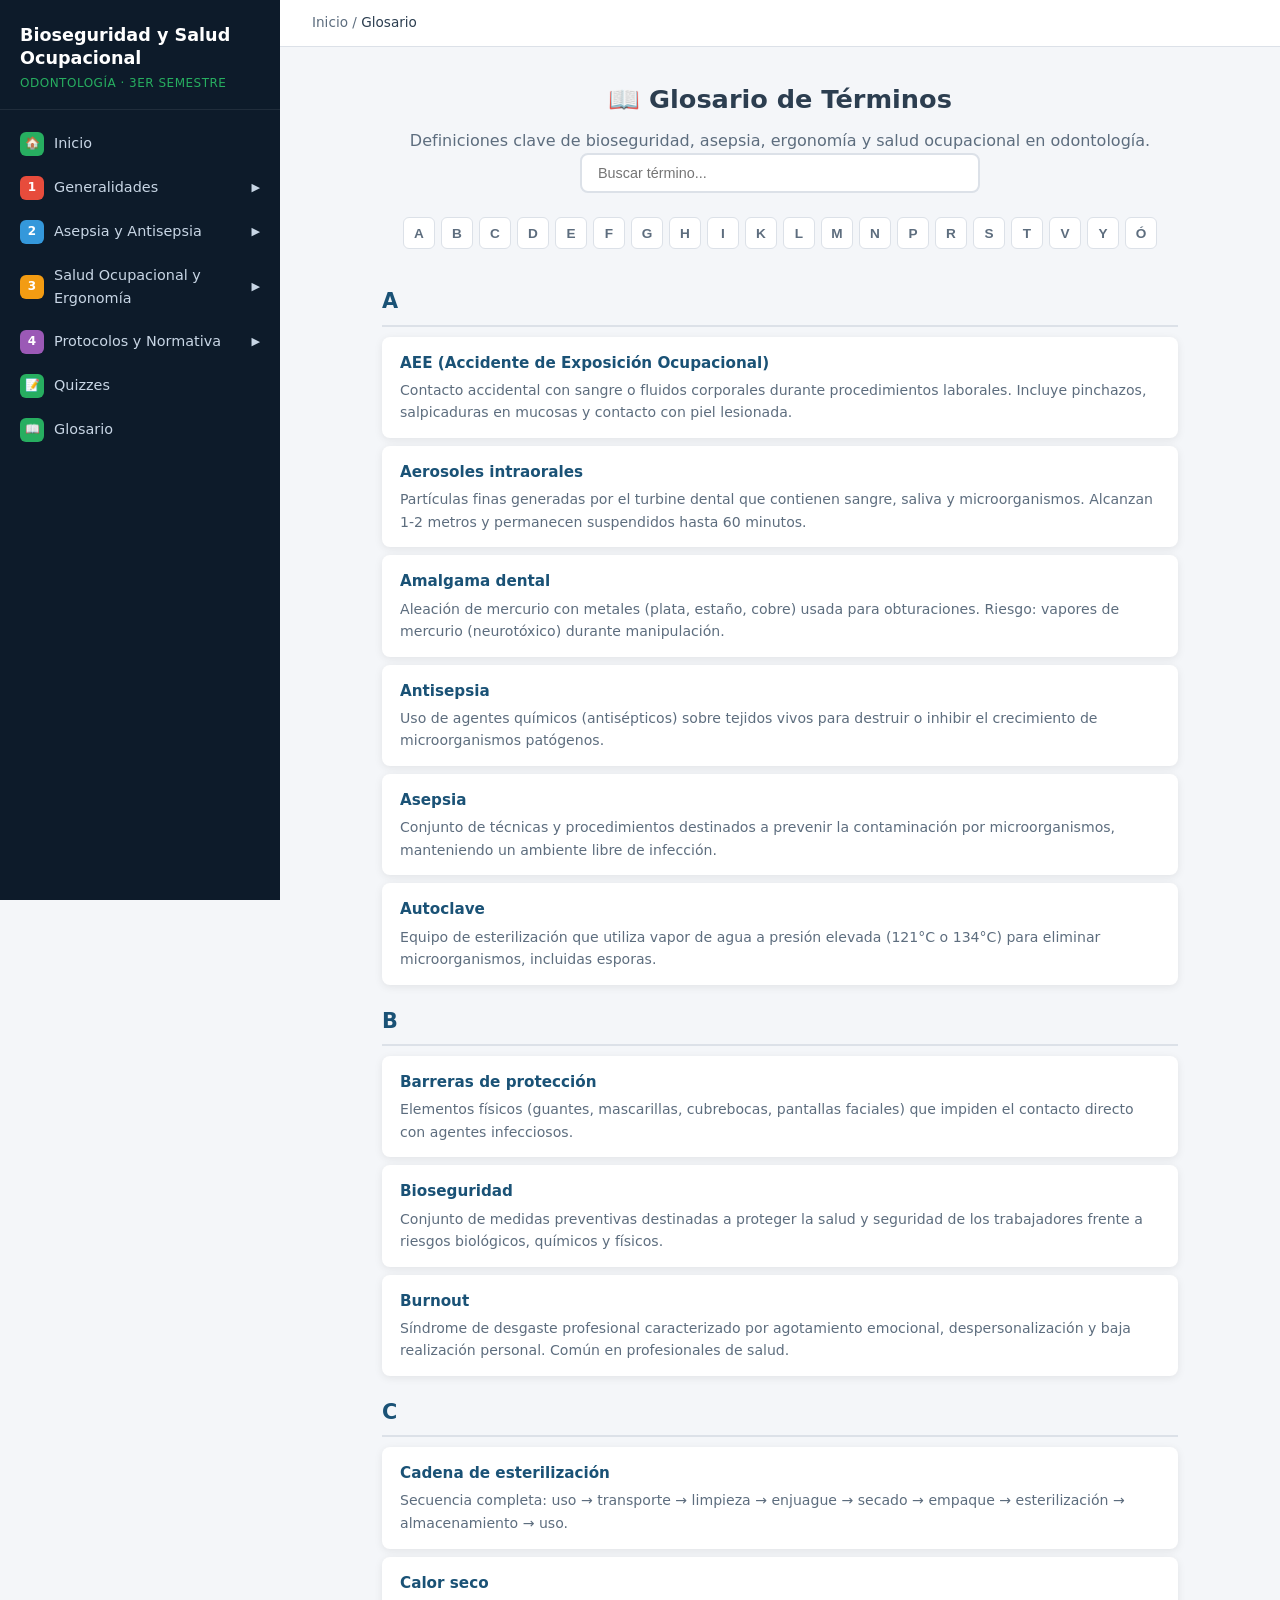
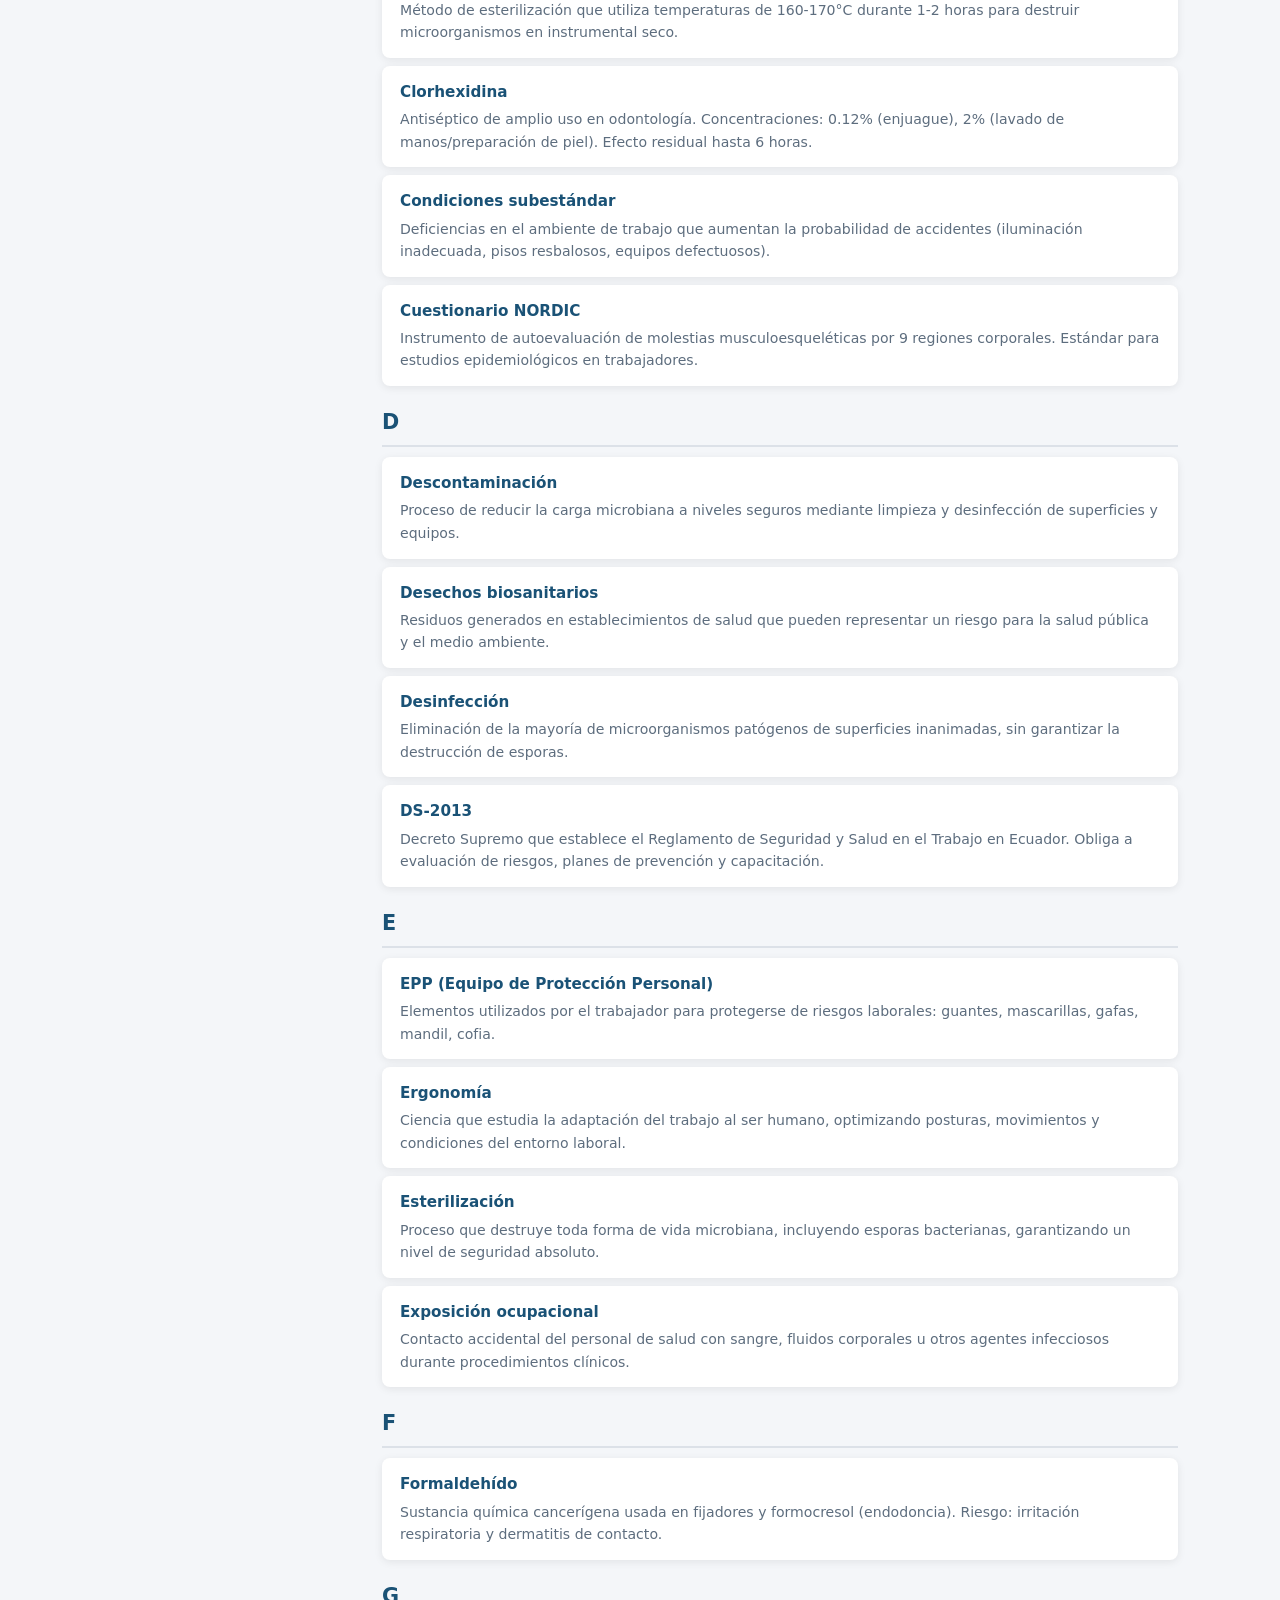
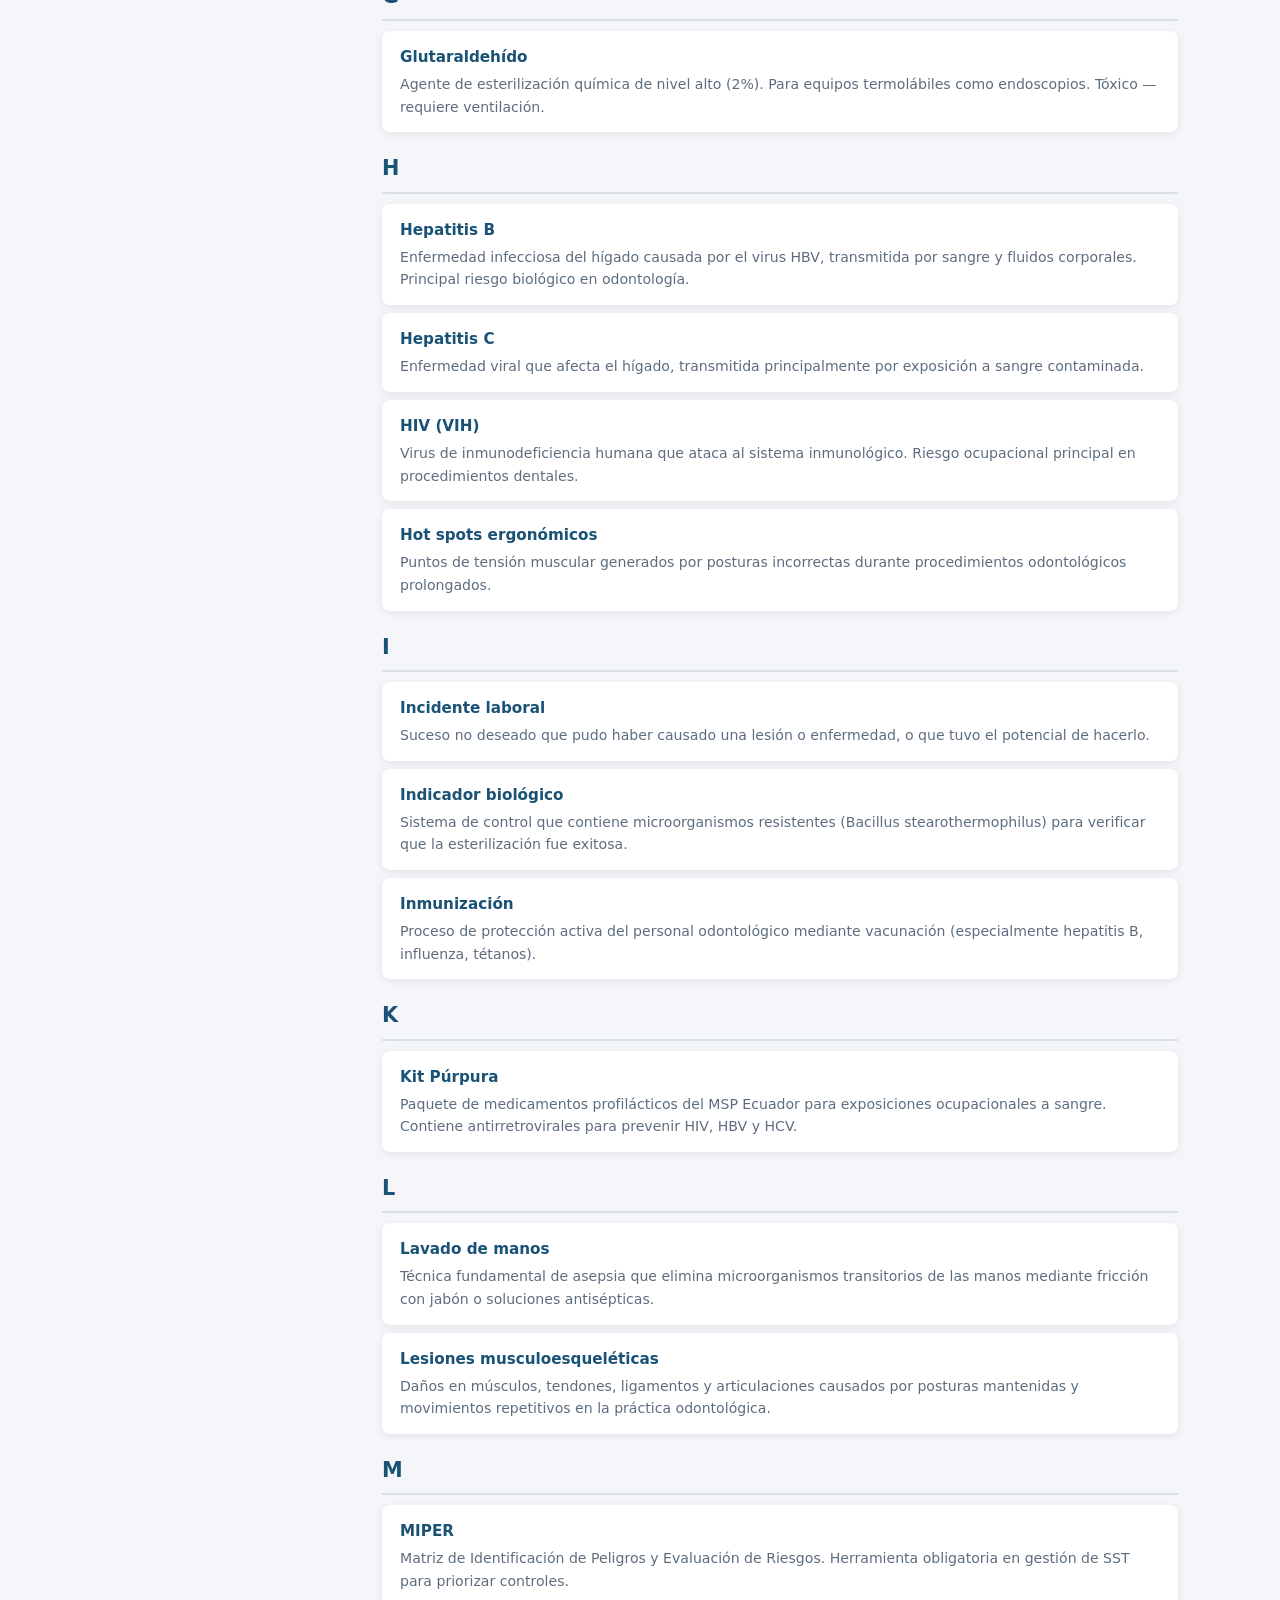
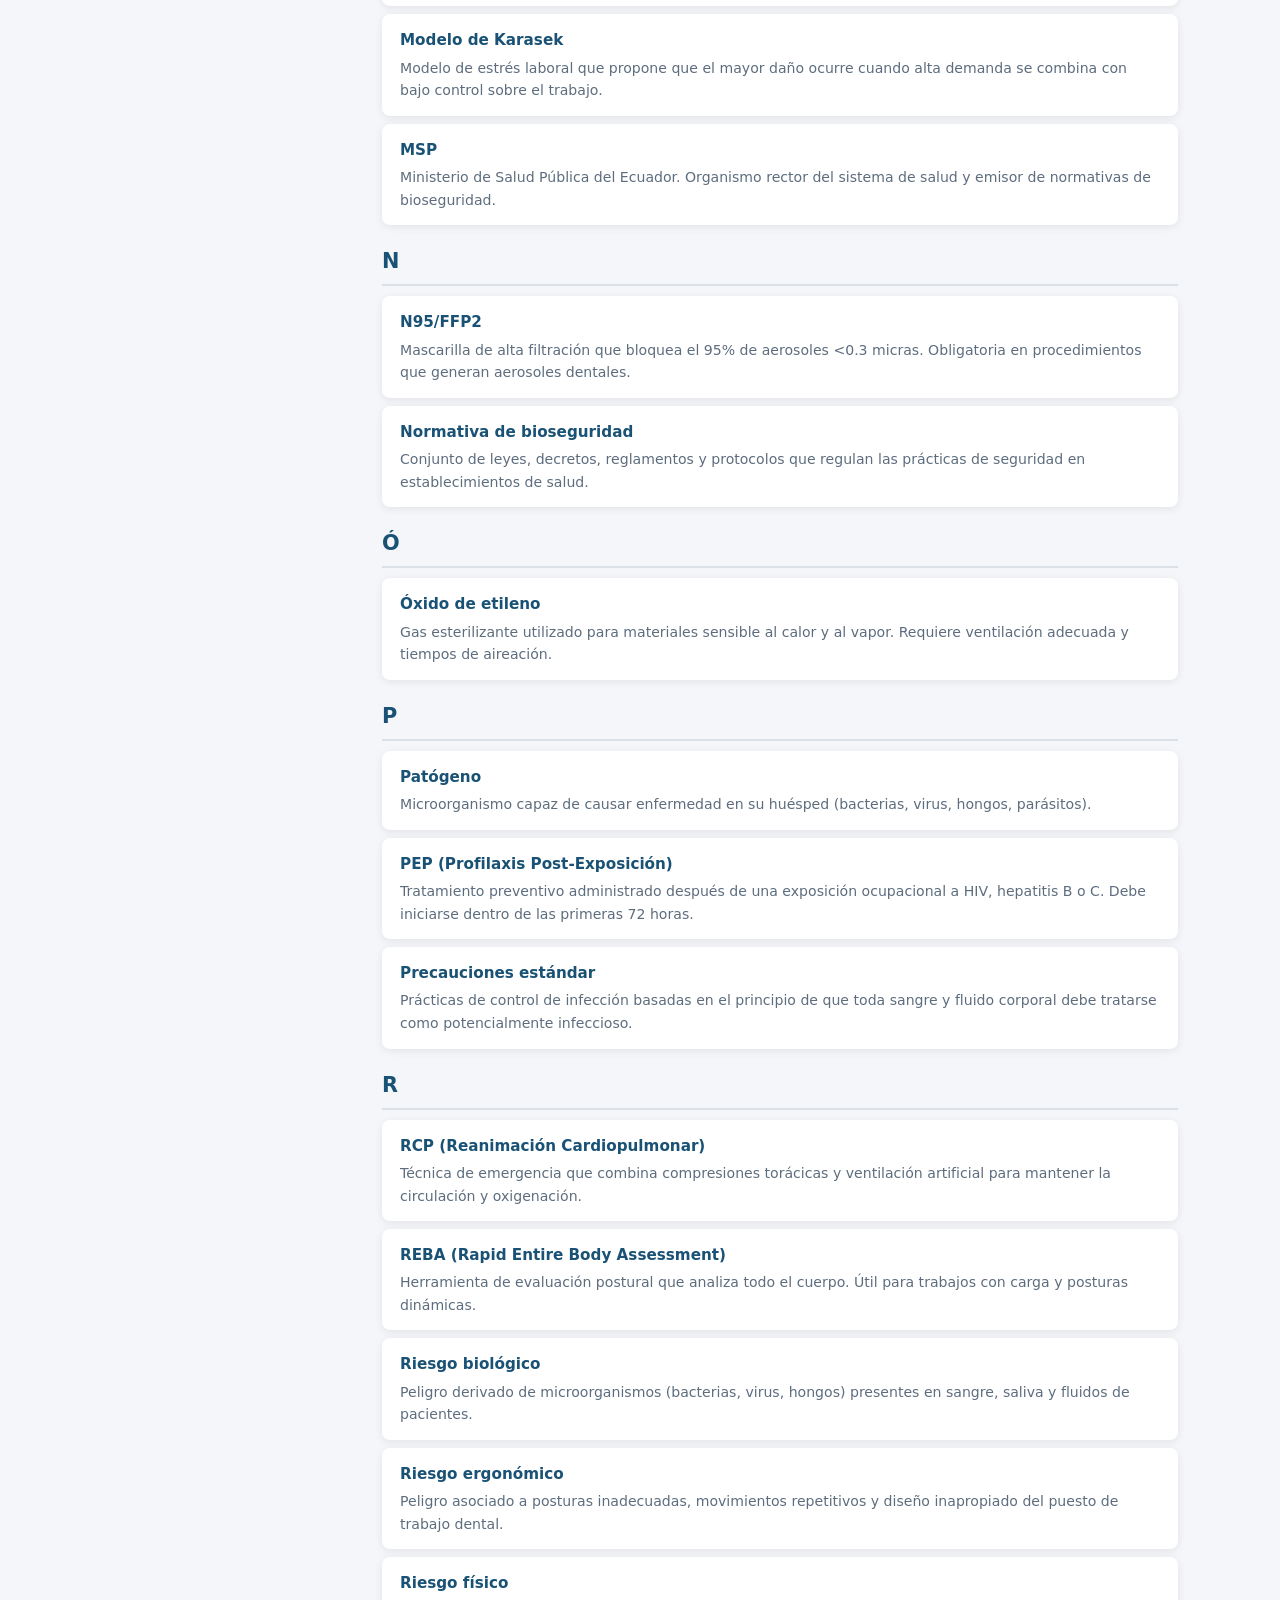
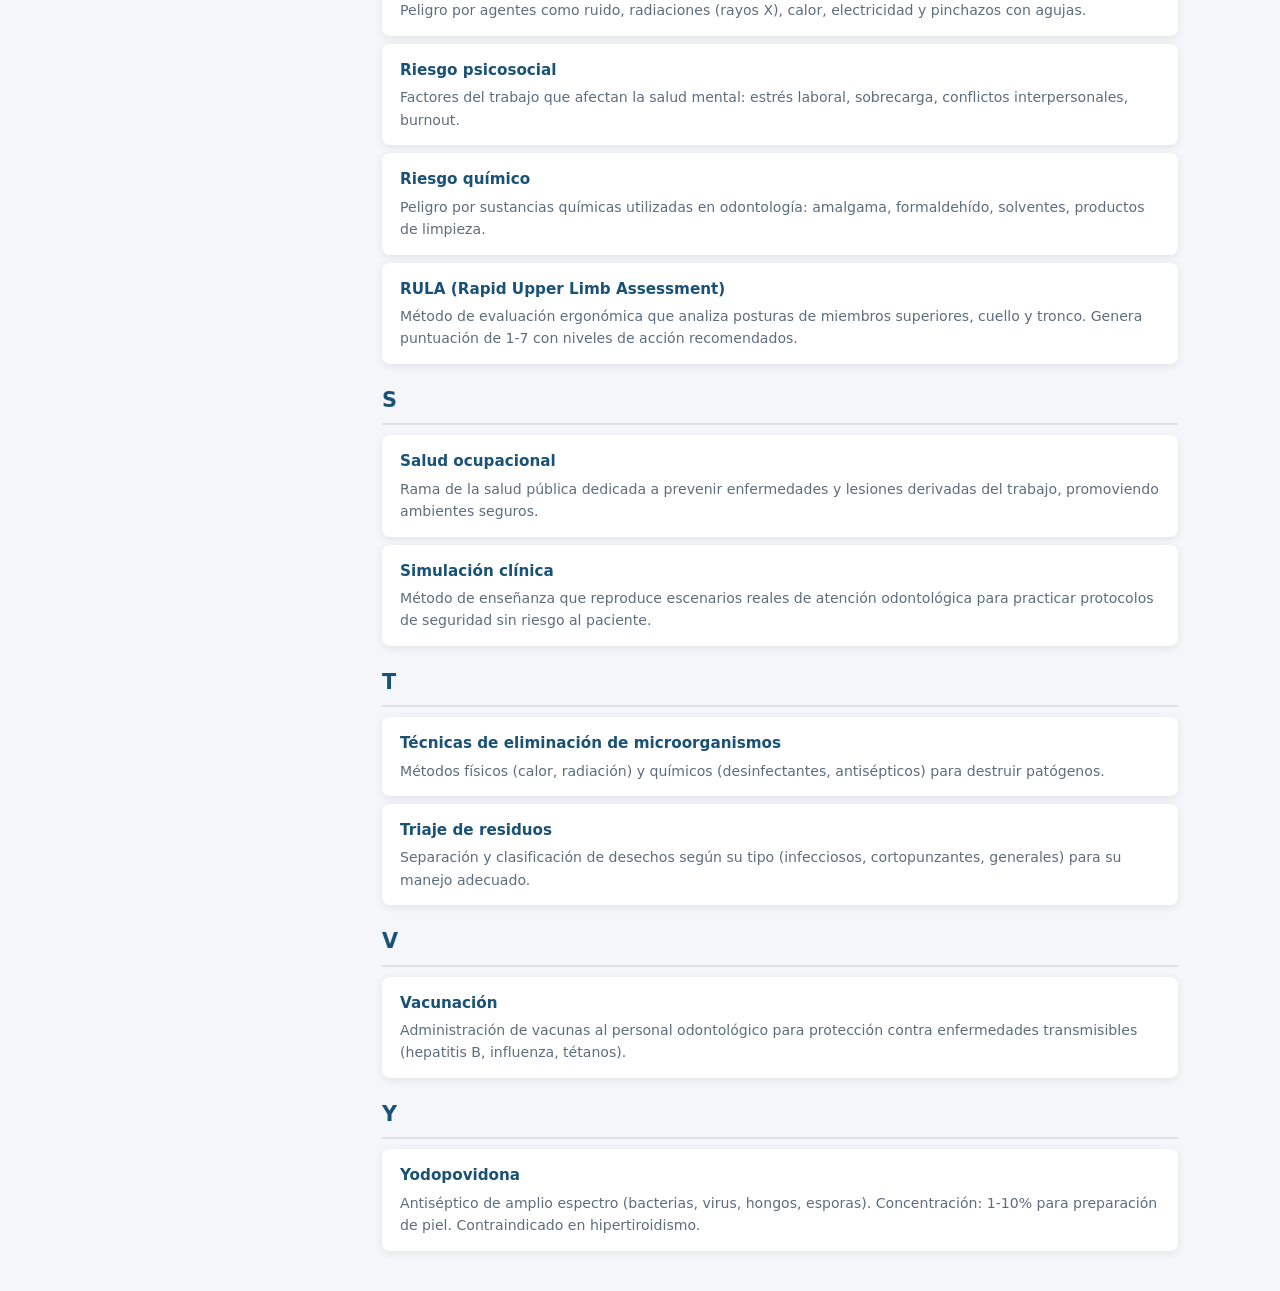
==== commit cde7c77d: "Remove dark mode toggle" ====
--- a/glossary.html
+++ b/glossary.html
@@ -74,7 +74,6 @@
     <div class="topbar">
       <button class="menu-toggle" id="menuToggle">☰</button>
       <div class="breadcrumb">Inicio / <span>Glosario</span></div>
-      <button class="theme-toggle" id="themeToggle" onclick="toggleTheme()">🌙 Oscuro</button>
     </div>
 
     <div class="content">
--- a/css/style.css
+++ b/css/style.css
@@ -19,15 +19,6 @@
   --sidebar-width: 280px;
 }
 
-[data-theme="dark"] {
-  --bg: #0f1923;
-  --card-bg: #1a2736;
-  --text: #e0e6ed;
-  --text-light: #8899aa;
-  --border: #2a3a4a;
-  --shadow: 0 2px 8px rgba(0,0,0,0.3);
-}
-
 html { scroll-behavior: smooth; }
 
 body {
@@ -37,7 +28,6 @@
   line-height: 1.6;
   display: flex;
   min-height: 100vh;
-  transition: background 0.3s, color 0.3s;
 }
 
 a { color: var(--primary-light); text-decoration: none; }
@@ -166,7 +156,7 @@
 }
 
 .topbar {
-  background: var(--card-bg);
+  background: #fff;
   border-bottom: 1px solid var(--border);
   padding: 12px 32px;
   display: flex;
@@ -193,37 +183,6 @@
   color: var(--text);
   padding: 4px 8px;
 }
-
-.theme-toggle {
-  background: var(--border);
-  border: none;
-  border-radius: 20px;
-  padding: 6px 14px;
-  cursor: pointer;
-  font-size: 0.85rem;
-  color: var(--text);
-  display: flex;
-  align-items: center;
-  gap: 6px;
-  transition: background 0.3s;
-}
-
-.theme-toggle:hover { background: var(--primary-light); color: #fff; }
-
-/* Dark mode overrides */
-[data-theme="dark"] .hero { background: linear-gradient(135deg, #1a2736 0%, #0d1b2a 100%); }
-[data-theme="dark"] .topic-header:hover { background: #1e2d3d; }
-[data-theme="dark"] .quiz-question { background: #1e2d3d; }
-[data-theme="dark"] .quiz-score { background: #1a2736; }
-[data-theme="dark"] .glossary-item { background: #1a2736; }
-[data-theme="dark"] .resource-card { background: #1a2736; }
-[data-theme="dark"] .highlight { background: #1a2d1a; border-left-color: #27ae60; }
-[data-theme="dark"] .definition { background: #1a2736; border-left-color: #2980b9; }
-[data-theme="dark"] .learning-objective { background: #1a2d1a; }
-[data-theme="dark"] input.glossary-search { background: #1a2736; color: var(--text); border-color: var(--border); }
-[data-theme="dark"] .letter-nav button { background: #1a2736; color: var(--text); border-color: var(--border); }
-[data-theme="dark"] .letter-nav button.active { background: var(--primary-light); color: #fff; }
-[data-theme="dark"] .glossary-letter-divider { color: var(--primary-light); border-bottom-color: var(--border); }
 
 .content {
   max-width: 860px;
